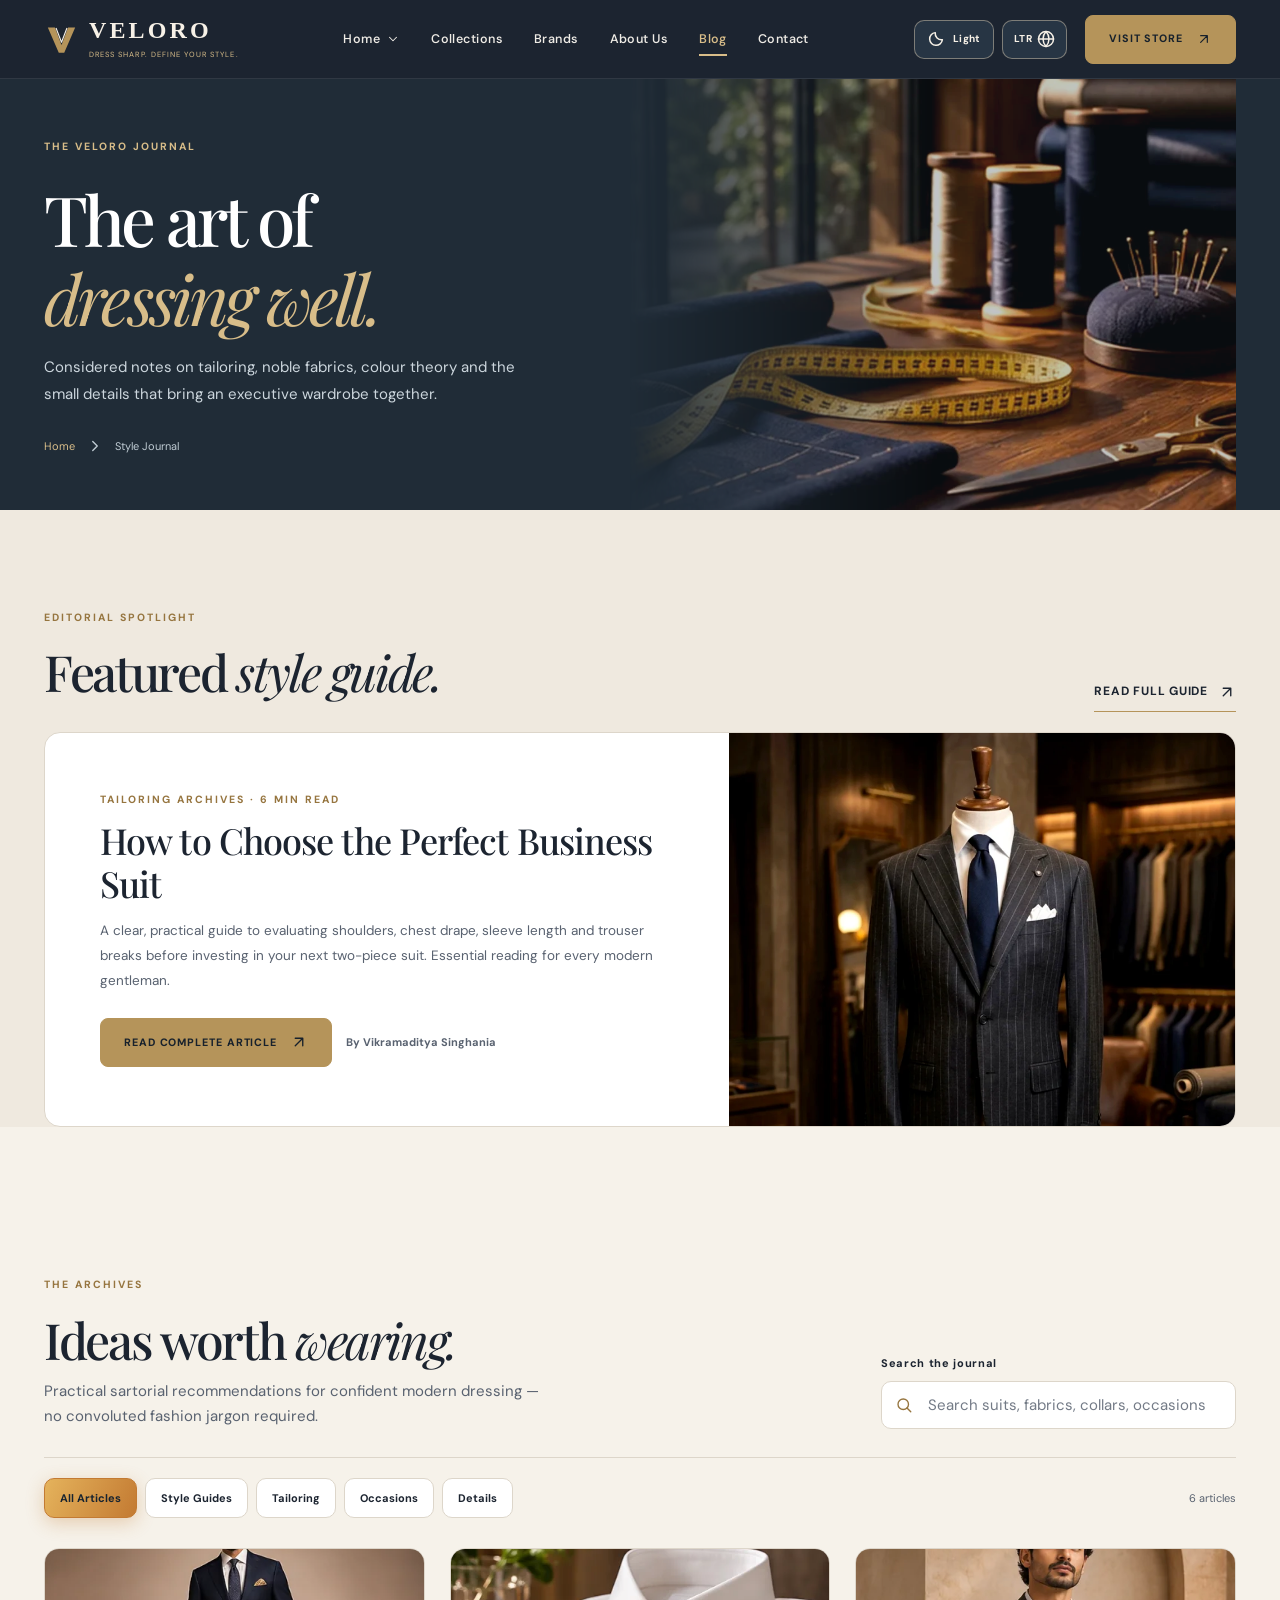
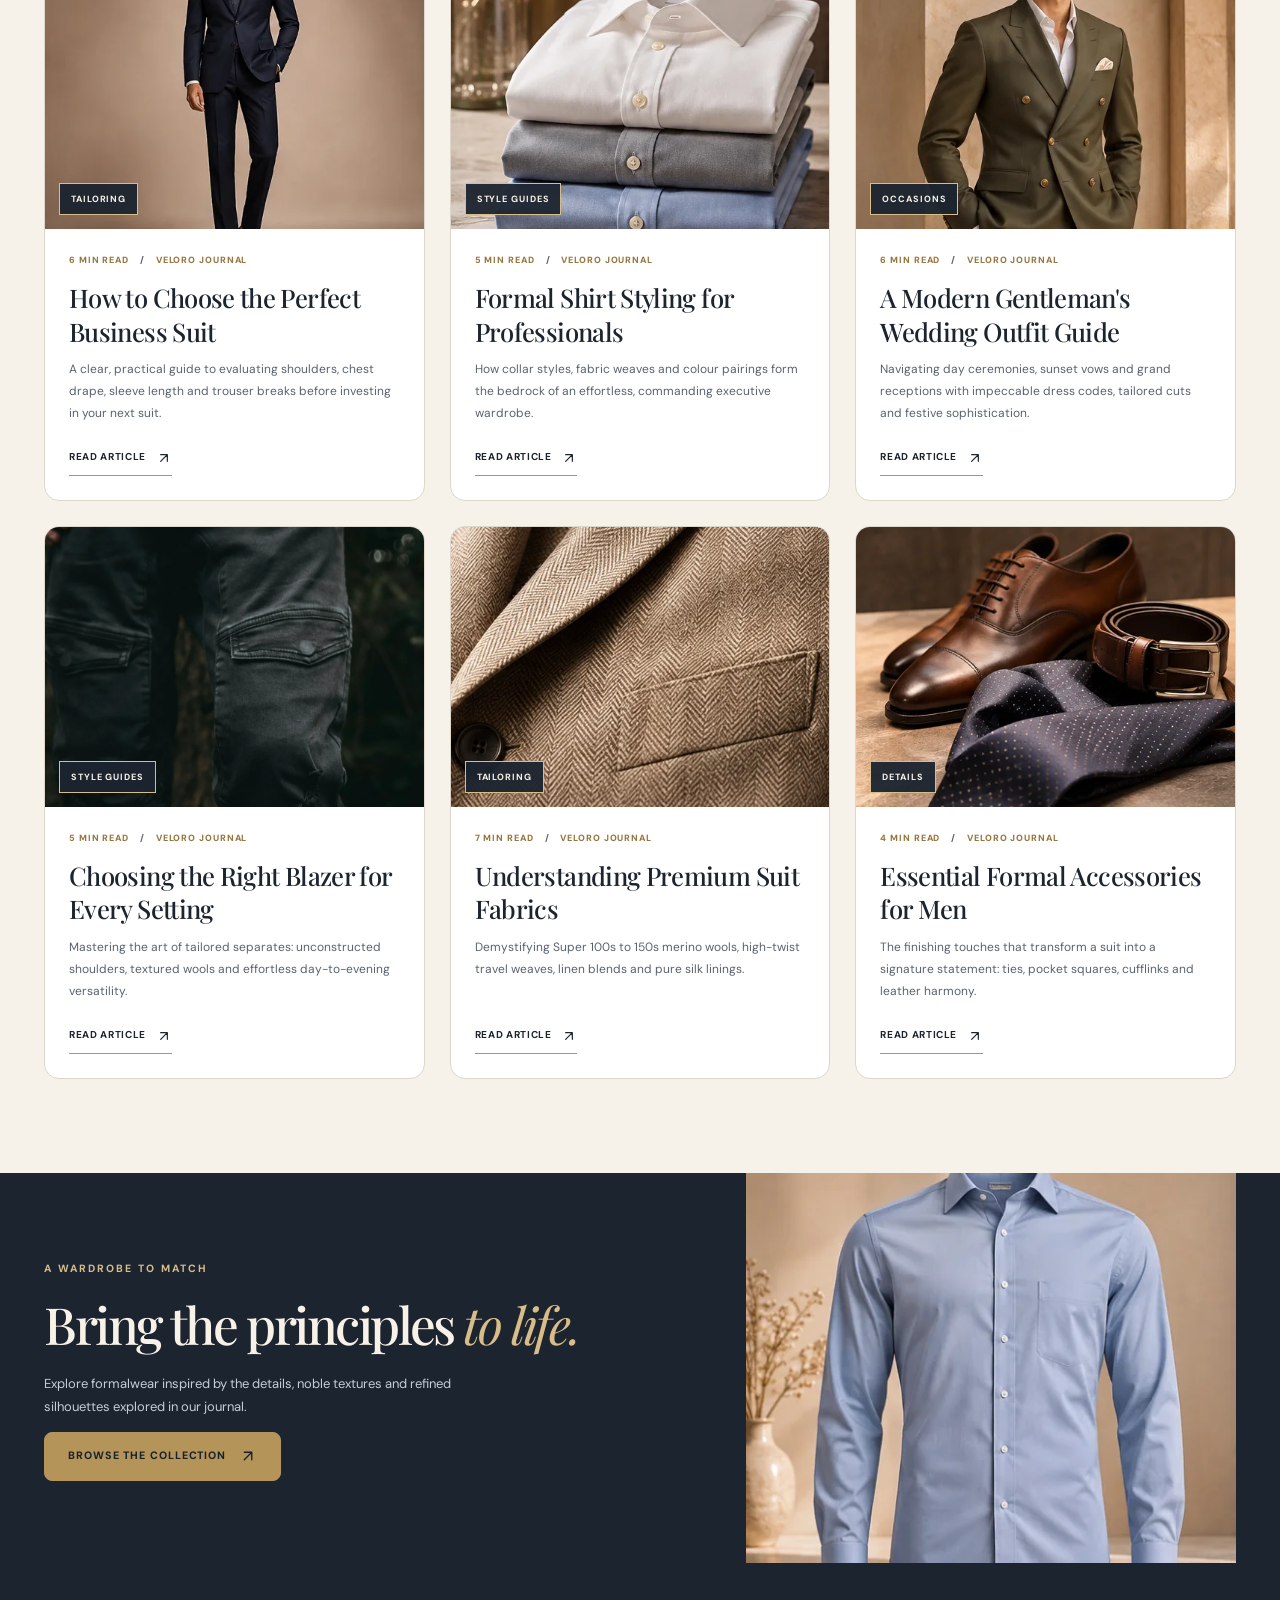
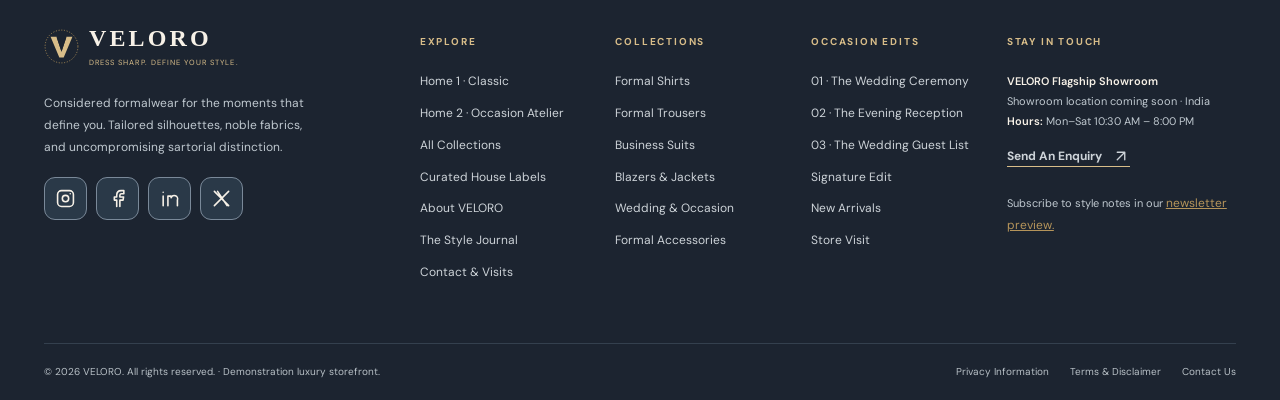
==== VELORO/blog.html @ f836866e "Add files via upload" ====
<!doctype html>
<html lang="en" dir="ltr"><head>
<meta charset="utf-8"><meta name="viewport" content="width=device-width, initial-scale=1">
<title>The VELORO Journal | Men’s Formalwear Style Guides</title>
<meta name="description" content="Discover useful guides to suits, shirts, officewear, accessories and wedding style from the VELORO journal.">
<meta name="theme-color" content="#1C2430"><meta property="og:title" content="The VELORO Journal | Men’s Formalwear Style Guides"><meta property="og:description" content="Discover useful guides to suits, shirts, officewear, accessories and wedding style from the VELORO journal."><meta property="og:type" content="website"><meta property="og:image" content="assets/images/journal-capsule.webp"><link rel="icon" type="image/svg+xml" href="favicon.svg"><link rel="stylesheet" href="assets/css/style.css"><script defer src="assets/js/data.js"></script><script defer src="assets/js/app.js"></script>
</head><body data-page="blog"><a href="#main" class="skip-link">Skip to content</a><div id="site-header"></div><main id="main">

<!-- Blog Hero -->
<section class="page-hero blog-hero">
  <div class="container page-hero-layout">
    <div>
      <span class="eyebrow light-eyebrow">THE VELORO JOURNAL</span>
      <h1>The art of<br><em>dressing well.</em></h1>
      <p>Considered notes on tailoring, noble fabrics, colour theory and the small details that bring an executive wardrobe together.</p>
      <div class="breadcrumb">
        <a href="index.html">Home</a>
        <i data-icon="chevron-right"></i>
        <span>Style Journal</span>
      </div>
    </div>
    <img src="assets/images/journal-featured-hero.webp" alt="Master bespoke tailor crafting luxury suit lapel on workbench">
  </div>
</section>

<!-- Featured Article Spotlight -->
<section class="section section-cream" style="padding-bottom:0;">
  <div class="container">
    <div class="section-top" style="margin-bottom:20px;">
      <div>
        <span class="eyebrow">EDITORIAL SPOTLIGHT</span>
        <h2>Featured <em>style guide.</em></h2>
      </div>
      <a href="article.html?slug=how-a-suit-should-fit" class="inline-link">Read Full Guide <i data-icon="arrow-up-right"></i></a>
    </div>

    <article class="featured-journal-banner" style="display:grid;grid-template-columns:1.15fr .85fr;background:var(--card);border:1px solid var(--border);border-radius:16px;overflow:hidden;margin-bottom:50px;">
      <div style="padding:clamp(30px, 5vw, 55px);display:flex;flex-direction:column;justify-content:center;">
        <span class="eyebrow" style="margin-bottom:10px;">TAILORING ARCHIVES · 6 MIN READ</span>
        <h3 style="font:500 clamp(24px, 3vw, 36px)/1.2 var(--serif);margin:0 0 14px;">
          <a href="article.html?slug=how-a-suit-should-fit" style="color:var(--text);">How to Choose the Perfect Business Suit</a>
        </h3>
        <p style="font-size:13.5px;line-height:1.85;color:var(--muted);margin:0 0 24px;">
          A clear, practical guide to evaluating shoulders, chest drape, sleeve length and trouser breaks before investing in your next two-piece suit. Essential reading for every modern gentleman.
        </p>
        <div style="display:flex;align-items:center;gap:14px;flex-wrap:wrap;">
          <a href="article.html?slug=how-a-suit-should-fit" class="btn btn-gold">
            Read Complete Article <i data-icon="arrow-up-right"></i>
          </a>
          <span style="font-size:11px;color:var(--muted);font-weight:700;">By Vikramaditya Singhania</span>
        </div>
      </div>
      <div style="position:relative;min-height:340px;background:var(--alt);">
        <a href="article.html?slug=how-a-suit-should-fit" style="display:block;width:100%;height:100%;">
          <img src="assets/images/journal-business-suit-guide.webp" alt="Executive in tailored business suit" style="width:100%;height:100%;object-fit:cover;">
        </a>
      </div>
    </article>
  </div>
</section>

<!-- Journal Grid & Search -->
<section class="section journal-section"><div class="container">
  <div class="journal-introduction">
    <div>
      <span class="eyebrow">THE ARCHIVES</span>
      <h2>Ideas worth <em>wearing.</em></h2>
      <p>Practical sartorial recommendations for confident modern dressing — no convoluted fashion jargon required.</p>
    </div>
    <div class="journal-search-wrap">
      <label for="journal-search">Search the journal</label>
      <div class="journal-search-control">
        <i data-icon="search"></i>
        <input type="search" id="journal-search" placeholder="Search suits, fabrics, collars, occasions…" autocomplete="off">
      </div>
    </div>
  </div>

  <div class="journal-toolbar">
    <div class="journal-filters" role="group" aria-label="Filter journal articles">
      <button class="journal-filter is-selected" type="button" data-journal-category="All" aria-pressed="true">All Articles</button>
      <button class="journal-filter" type="button" data-journal-category="Style Guides">Style Guides</button>
      <button class="journal-filter" type="button" data-journal-category="Tailoring">Tailoring</button>
      <button class="journal-filter" type="button" data-journal-category="Occasions">Occasions</button>
      <button class="journal-filter" type="button" data-journal-category="Details">Details</button>
    </div>
    <span id="journal-count" class="journal-count" aria-live="polite">6 articles</span>
  </div>

  <div class="journal-grid" id="journal-grid" aria-live="polite"></div>
</div></section>

<!-- Bottom Banner -->
<section class="journal-bottom-banner"><div class="container journal-banner-layout">
  <div>
    <span class="eyebrow light-eyebrow">A WARDROBE TO MATCH</span>
    <h2>Bring the principles <em>to life.</em></h2>
    <p>Explore formalwear inspired by the details, noble textures and refined silhouettes explored in our journal.</p>
    <a href="products.html" class="btn btn-gold">Browse The Collection <i data-icon="arrow-up-right"></i></a>
  </div>
  <img src="[data-uri]" alt="Powder-blue formal shirt carefully presented in a studio" loading="lazy">
</div></section>

</main>
<div id="site-footer"></div>
<div id="ui-root"></div>
</body></html>
---- VELORO/assets/css/style.css ----
/* VELORO — Classic Luxury × Modern Minimal Fashion */
@import url('https://fonts.googleapis.com/css2?family=DM+Sans:wght@400;450;500;550;600;650;700&family=Manrope:wght@400;500;600;700;800&family=Playfair+Display:ital,wght@0,400;0,500;0,600;0,700;1,400;1,500&display=swap');
:root{color-scheme:light;--bg:#F6F2EA;--card:#FFFFFF;--nav:#1C2430;--footer:#1C2430;--text:#1C2430;--muted:#596270;--gold:#B5945A;--gold-hover:#96753F;--border:#DDD6CA;--button-text:#1C2430;--input:#FFFFFF;--alt:#EFE9DF;--shadow:0 22px 55px rgba(28,36,48,.075);--serif:'Playfair Display',Georgia,'Times New Roman',serif;--sans:'DM Sans','Manrope',Arial,sans-serif;--radius:5px;--container:1240px;--section:94px;--header-height:78px}
html[data-theme="dark"]{color-scheme:dark;--bg:#101820;--card:#1C2834;--nav:#1C2430;--footer:#1C2430;--text:#F7F1E7;--muted:#BCC6CF;--gold:#D8BD89;--gold-hover:#E6CFA3;--border:#36424D;--button-text:#101820;--input:#18232E;--alt:#17232D;--shadow:0 22px 55px rgba(0,0,0,.18)}
*{box-sizing:border-box}html{scroll-behavior:smooth;scroll-padding-top:90px}body{margin:0;background:var(--bg);color:var(--text);font-family:var(--sans);font-size:15px;line-height:1.65;-webkit-font-smoothing:antialiased;overflow-x:clip}body.modal-open,body.mobile-menu-open,body.filters-open{overflow:hidden}img{display:block;max-width:100%;height:auto}a{color:inherit;text-decoration:none}button,input,select,textarea{font:inherit}button{cursor:pointer}button,select,input,textarea{min-width:0}input,textarea,select{outline:none}input::placeholder,textarea::placeholder{color:var(--muted);opacity:.84}h1,h2,h3,h4,p{margin-top:0}h1,h2,h3{line-height:1.17}h1,h2{font-family:var(--serif);font-weight:500;letter-spacing:-.047em}h1 em,h2 em,h3 em{font-family:var(--serif);font-weight:400}h2{font-size:clamp(2.15rem,3.9vw,3.9rem);margin-bottom:22px}h3{letter-spacing:-.025em}p{color:var(--muted)}.container{width:min(var(--container),calc(100% - 88px));margin-inline:auto}.section{padding-block:var(--section)}.section-cream{background:var(--alt)}.section-intro{padding-bottom:0}.section-heading{max-width:710px;margin-bottom:46px}.section-heading.center{text-align:center;margin-inline:auto}.section-heading p{max-width:570px;margin:0 auto}.section-heading h2{margin-bottom:16px}.section-top{display:flex;align-items:end;justify-content:space-between;gap:30px;margin-bottom:36px}.section-top h2{margin-bottom:10px}.section-top p{margin:0;max-width:520px}.eyebrow{display:inline-block;font-weight:700;color:var(--gold-hover);font-size:10.5px;letter-spacing:.19em;text-transform:uppercase;margin-bottom:17px;line-height:1.6}.light-eyebrow{color:#D8BD89}.small-gold-line{display:inline-block;width:32px;height:1px;background:#D8BD89;vertical-align:middle;margin-inline-end:10px}.sr-only{position:absolute!important;width:1px;height:1px;padding:0;margin:-1px;overflow:hidden;clip:rect(0,0,0,0);white-space:nowrap;border:0}.skip-link{position:fixed;top:10px;left:12px;z-index:99999;background:#FFF;color:#111;padding:8px 14px;transform:translateY(-150%)}.skip-link:focus{transform:translateY(0)}:focus-visible{outline:3px solid var(--gold)!important;outline-offset:3px}svg.icon{width:18px;height:18px;fill:none;stroke:currentColor;stroke-width:1.8;stroke-linecap:round;stroke-linejoin:round;vertical-align:middle;flex-shrink:0}i[data-icon]{display:inline-flex;font-style:normal;vertical-align:middle}i[data-icon] svg{width:18px;height:18px;stroke:currentColor;fill:none;stroke-width:1.8;stroke-linecap:round;stroke-linejoin:round}.inline-link{display:inline-flex;align-items:center;gap:10px;font-weight:700;font-size:12px;letter-spacing:.065em;text-transform:uppercase;padding-bottom:9px;border-bottom:1px solid var(--gold);white-space:nowrap;transition:color .2s,gap .2s}.inline-link:hover{color:var(--gold-hover);gap:16px}.inline-link svg{width:16px;height:16px}.btn{display:inline-flex;align-items:center;justify-content:center;gap:13px;border:1px solid transparent;padding:13px 23px;min-height:50px;border-radius:2px;text-transform:uppercase;font-size:11px;letter-spacing:.1em;font-weight:700;line-height:1.3;transition:background .25s,color .25s,border .25s,transform .25s,box-shadow .25s;white-space:nowrap}.btn svg{width:16px;height:16px}.btn:hover{transform:translateY(-2px)}.btn-gold{background:var(--gold);color:var(--button-text);border-color:var(--gold)}.btn-gold:hover{background:var(--gold-hover);border-color:var(--gold-hover);color:var(--button-text);box-shadow:0 10px 30px rgba(181,148,90,.25)}.btn-dark{background:#1C2430;color:#F7F1E7;border-color:#1C2430}.btn-dark:hover{background:#2C3947;border-color:#2C3947;color:#fff}.btn-outline-dark{background:transparent;border-color:var(--text);color:var(--text)}.btn-outline-dark:hover{background:var(--text);color:var(--bg)}.btn-hero-outline{color:#fff;border-color:rgba(255,255,255,.6);background:rgba(255,255,255,.04)}.btn-hero-outline:hover{background:rgba(255,255,255,.15);color:#fff}.center{text-align:center}.note-box{display:flex;align-items:flex-start;gap:12px;padding:14px 17px;background:var(--alt);font-size:12px;border-inline-start:2px solid var(--gold);max-width:480px}.note-box svg{width:17px;height:17px}.text-link{display:inline-flex;align-items:center;gap:10px;font-size:11px;font-weight:750;letter-spacing:.09em;text-transform:uppercase;border-bottom:1px solid currentColor;padding-bottom:7px}.text-link-button{background:none;border:0;padding:0;color:var(--gold-hover);font-weight:700;display:inline-flex;gap:8px;align-items:center;text-decoration:underline}
/* Nav */
.announcement{background:#141C25;color:#E4D4B5;font-size:10px;letter-spacing:.14em;text-align:center;padding:8px 16px;text-transform:uppercase;border-bottom:1px solid rgba(255,255,255,.06)}.announcement span{color:#D8BD89;margin:0 13px}.site-header{background:var(--nav);color:#F7F1E7;position:sticky;top:0;z-index:90;border-bottom:1px solid rgba(255,255,255,.09);transition:box-shadow .25s}.site-header.scrolled{box-shadow:0 10px 30px rgba(0,0,0,.22)}.nav-inner{height:var(--header-height);display:flex;align-items:center;justify-content:space-between;gap:24px}.brand-logo{display:inline-flex;align-items:center;gap:10px;color:#F7F1E7;flex-shrink:0}.brand-logo img{width:35px;height:35px}.brand-logo .brand-text{font-family:Georgia,serif;font-size:24px;font-weight:600;letter-spacing:.13em;line-height:1}.brand-logo .brand-tagline{display:block;font:400 7.5px/1.4 var(--sans);letter-spacing:.14em;color:#D8BD89;text-transform:uppercase;margin-top:4px}.desktop-nav{display:flex;align-items:center;justify-content:center;gap:31px;flex:1}.nav-link{color:#EFECE6;position:relative;font-weight:550;font-size:12.5px;letter-spacing:.035em;padding:28px 0;white-space:nowrap;transition:color .2s}.nav-link:after{position:absolute;content:'';width:0;height:2px;background:#D8BD89;bottom:21px;inset-inline-start:0;transition:width .2s}.nav-link:hover,.nav-link.active{color:#D8BD89}.nav-link:hover:after,.nav-link.active:after{width:100%}.nav-tools{display:flex;align-items:center;gap:8px;flex-shrink:0}.nav-icon-btn{border:1px solid rgba(255,255,255,.18);color:#F7F1E7;background:transparent;border-radius:2px;min-width:37px;height:37px;display:inline-flex;align-items:center;justify-content:center;gap:5px;transition:background .2s,border .2s}.nav-icon-btn:hover{background:rgba(255,255,255,.1);border-color:#D8BD89}.nav-icon-btn svg{width:17px;height:17px}.nav-text-btn{padding-inline:11px;font-size:10px;font-weight:800;letter-spacing:.04em}.nav-cta{margin-inline-start:10px;padding-inline:18px;min-height:39px;font-size:10px}.mobile-menu-trigger{display:none}.mobile-nav-panel{display:none}.mobile-nav-scrim{display:none}
/* Hero */
.hero{position:relative;min-height:690px;display:flex;align-items:center;overflow:hidden;background:#1C2430;color:#fff}.hero-photo{position:absolute;right:0;top:0;bottom:0;width:54%;overflow:hidden}.hero-photo img{width:100%;height:100%;object-fit:cover;object-position:center 18%;filter:saturate(.85)}.hero-vignette{position:absolute;inset:0;background:linear-gradient(90deg,#17212C 0%,#17212C 35%,rgba(23,33,44,.93) 45%,rgba(23,33,44,.3) 75%,rgba(23,33,44,.06) 100%)}.hero-inner{position:relative;z-index:1;padding-top:68px;padding-bottom:78px}.hero-copy{width:61%;max-width:730px}.hero .eyebrow{font-size:11px}.hero .issue-number{color:rgba(255,255,255,.4);margin-inline-start:40px;font-size:9px}.hero h1{font-size:clamp(3.4rem,6.35vw,6.65rem);line-height:1.12;letter-spacing:-.065em;margin:24px 0 24px;color:#fff}.hero h1 em{color:#D8BD89}.hero-copy p{color:#DFE1E1;font-size:15.5px;line-height:1.9;max-width:520px}.hero-actions{display:flex;align-items:center;flex-wrap:wrap;gap:12px;margin-top:35px}.hero-fine{display:flex;align-items:center;gap:19px;margin-top:75px;color:rgba(255,255,255,.58);font-size:9px;letter-spacing:.18em}.fine-rule{width:28px;height:1px;background:#D8BD89}.hero-side-note{position:absolute;z-index:2;right:24px;top:50%;transform:translateY(-50%);writing-mode:vertical-rl;font-size:9px;letter-spacing:.2em;color:rgba(255,255,255,.65)}.hero-page-no{position:absolute;bottom:36px;right:62px;color:#fff;font-size:14px;letter-spacing:.2em}.hero-page-no span{color:#D8BD89}.benefit-band{background:#EEE7DB;color:#1C2430;padding:27px 0;border-bottom:1px solid #E2DBCE}.benefit-grid{display:grid;grid-template-columns:repeat(4,1fr);gap:22px}.benefit-grid>div{display:flex;gap:16px;align-items:center;border-inline-end:1px solid #D7CABB;padding-inline:7px 15px}.benefit-grid>div:last-child{border:0}.benefit-grid svg{width:26px;height:26px;stroke:#96753F}.benefit-grid strong{font-size:12px;display:block;font-weight:700}.benefit-grid small{display:block;font-size:10.5px;color:#596270;margin-top:1px}
/* Editorial */
.editorial-two{display:grid;grid-template-columns:1fr 1fr;gap:23px}.editorial-tile{position:relative;display:block;height:520px;overflow:hidden;background:#3B3F45}.editorial-tile img{width:100%;height:100%;object-fit:cover;object-position:50% 30%;transition:transform .65s}.editorial-tile:hover img{transform:scale(1.05)}.editorial-tile:after{content:'';position:absolute;inset:0;background:linear-gradient(0deg,rgba(16,24,32,.83) 0%,rgba(16,24,32,.1) 64%)}.editorial-tile .tile-overlay{position:absolute;inset:auto 38px 36px;z-index:1;color:white}.tile-overlay>span:first-child{font-size:10px;letter-spacing:.16em;color:#F0D7A9}.tile-overlay h3{font:500 clamp(28px,3vw,44px)/1.2 var(--serif);letter-spacing:-.035em;margin:12px 0 25px}.tile-overlay h3 em{color:#E7CE9E}.tile-overlay .text-link{color:#fff}
.categories-grid{display:grid;grid-template-columns:repeat(6,1fr);gap:14px}.category-card{min-width:0;background:var(--card);border:1px solid var(--border);overflow:hidden;transition:transform .25s,box-shadow .25s}.category-card:hover{transform:translateY(-4px);box-shadow:var(--shadow)}.category-card img{width:100%;height:210px;object-fit:cover;transition:transform .3s}.category-card:hover img{transform:scale(1.045)}.category-card>div{padding:15px 14px 16px;display:grid;grid-template-columns:1fr auto;align-items:center;gap:6px}.category-card span{grid-column:1/-1;color:var(--gold-hover);font-size:9px;font-weight:800;letter-spacing:.12em}.category-card h3{font:500 15px/1.3 var(--serif);margin:0}.category-card svg{width:16px;height:16px;color:var(--gold-hover)}
/* Products */
.product-grid{display:grid;grid-template-columns:repeat(4,minmax(0,1fr));gap:23px}.product-card{min-width:0;display:flex;flex-direction:column;background:var(--card);border:1px solid var(--border);transition:box-shadow .25s,transform .25s}.product-card:hover{box-shadow:var(--shadow);transform:translateY(-3px)}.product-media{position:relative;overflow:hidden;aspect-ratio:4/4.65;background:#D7C7B7}.product-media img{width:100%;height:100%;object-fit:cover;object-position:center;transition:transform .5s}.product-card:hover .product-media img{transform:scale(1.07)}.product-label{position:absolute;inset-block-start:15px;inset-inline-start:15px;z-index:1;background:#1C2430;color:#F5E8D1;font-size:9px;letter-spacing:.13em;font-weight:750;padding:6px 9px}.product-quick{position:absolute;inset-block-end:16px;inset-inline:15px;min-height:39px;border:0;background:rgba(255,255,255,.94);color:#182430;font-size:10px;font-weight:800;text-transform:uppercase;letter-spacing:.12em;display:flex;align-items:center;justify-content:center;gap:9px;transform:translateY(60px);opacity:0;transition:transform .25s,opacity .25s}.product-card:hover .product-quick,.product-quick:focus-visible{transform:translateY(0);opacity:1}.product-quick:hover{background:#fff}.product-info{display:flex;flex:1;flex-direction:column;padding:18px 17px 18px}.product-brand{font-size:9px;letter-spacing:.16em;color:var(--gold-hover);font-weight:800;text-transform:uppercase;margin-bottom:6px}.product-info h3{font:500 17px/1.35 var(--serif);letter-spacing:-.025em;margin:0 0 5px}.product-meta{font-size:11px;color:var(--muted);margin:0 0 12px}.product-bottom{margin-top:auto}.product-price{font-size:17px;font-weight:800;letter-spacing:-.02em;margin-top:5px}.product-swatches{display:flex;gap:6px;margin-top:11px;align-items:center}.swatch{width:11px;height:11px;border-radius:100%;background:var(--swatch);border:1px solid rgba(40,40,40,.22)}.product-swatches small{color:var(--muted);font-size:10px;margin-inline-start:5px}.product-actions{margin-top:15px;display:grid;grid-template-columns:1fr auto;gap:9px;align-items:center}.product-enquire{padding:10px 9px;min-height:37px;border:1px solid var(--border);background:transparent;color:var(--text);font-size:10px;letter-spacing:.06em;text-transform:uppercase;font-weight:750;transition:background .2s,color .2s}.product-enquire:hover{background:var(--text);color:var(--bg)}.product-actions .icon-button{height:37px;width:39px;border:1px solid var(--border)}.icon-button{background:transparent;color:inherit;display:inline-flex;align-items:center;justify-content:center;border-radius:2px;transition:background .2s}.icon-button:hover{background:var(--alt)}
.signature-block{display:grid;grid-template-columns:1fr 1fr;min-height:580px;background:#1C2430;color:#F7F1E7}.signature-image{overflow:hidden}.signature-image img{width:100%;height:100%;object-fit:cover}.signature-copy{align-self:center;padding:65px clamp(36px,7vw,120px)}.signature-copy h2{font-size:clamp(2.6rem,4vw,4.7rem);margin:12px 0 22px}.signature-copy h2 em{color:#D8BD89}.signature-copy p{color:#CBD2D7;max-width:470px;line-height:1.9}.signature-rule{height:1px;background:rgba(255,255,255,.2);margin:28px 0 22px}.signature-tags{display:flex;flex-wrap:wrap;gap:11px 17px;margin-bottom:34px}.signature-tags span{font-size:8.5px;letter-spacing:.12em;color:#D8BD89}.craft-layout{display:grid;grid-template-columns:1fr .9fr;gap:clamp(50px,8vw,125px);align-items:center}.craft-images{position:relative;padding:0 46px 55px 0}.craft-main{width:100%;height:565px;object-fit:cover}.craft-detail{position:absolute;bottom:0;right:0;width:45%;background:var(--card);padding:9px 9px 13px;box-shadow:var(--shadow)}.craft-detail img{height:172px;width:100%;object-fit:cover}.craft-detail span{display:block;padding:12px 3px 0;font-size:9px;font-weight:750;letter-spacing:.07em;text-align:center}.craft-copy h2{font-size:clamp(2.7rem,4vw,4rem)}.craft-copy>p{font-size:14px;line-height:1.9;max-width:480px}.craft-points{margin:28px 0;display:grid;gap:23px}.craft-points>div{display:flex;gap:17px;align-items:flex-start}.craft-points i svg{width:22px;height:22px;color:var(--gold-hover)}.craft-points strong{font-size:13px;display:block;margin-bottom:1px}.craft-points small{color:var(--muted);font-size:12px}.lookbook-grid{display:grid;grid-template-columns:1.15fr 1fr;grid-template-rows:240px 240px;gap:17px}.lookbook-item{position:relative;overflow:hidden;background:#35414A}.lookbook-item.tall{grid-row:span 2}.lookbook-item>img{width:100%;height:100%;object-fit:cover;transition:transform .5s}.lookbook-item:hover>img{transform:scale(1.04)}.lookbook-item:after{content:'';position:absolute;inset:0;background:linear-gradient(0deg,rgba(16,24,32,.76),transparent 66%)}.lookbook-item>span{position:absolute;bottom:25px;left:28px;right:26px;z-index:1;color:#fff;display:grid;gap:3px;grid-template-columns:1fr auto}.lookbook-item small{font-size:9px;letter-spacing:.15em;color:#ECD4A3;grid-column:1/-1}.lookbook-item strong{font:500 23px var(--serif)}.lookbook-item svg{width:22px;height:22px;align-self:center}.brand-wordmarks{display:grid;grid-template-columns:repeat(5,1fr);gap:16px;align-items:center;padding:42px 0;border-top:1px solid var(--border);border-bottom:1px solid var(--border);margin-bottom:30px}.brand-wordmarks>span{font:600 clamp(15px,1.6vw,25px)/1.3 Georgia,serif;letter-spacing:.06em;text-align:center}.brand-wordmarks small{font-size:.6em}.brand-preview .section-heading{margin-bottom:35px}.demo-kicker{font-size:9px;letter-spacing:.12em;color:var(--muted);text-align:end;max-width:220px}.testimonials{display:grid;grid-template-columns:repeat(3,1fr);gap:20px}.quote-card{padding:27px 28px;background:var(--card);border:1px solid var(--border);display:flex;flex-direction:column;min-height:315px}.quote-mark{font:italic 64px/.8 var(--serif);color:var(--gold);height:52px}.quote-card p{font:400 18px/1.7 var(--serif);letter-spacing:-.01em;color:var(--text);margin:0 0 24px}.quote-by{display:flex;align-items:center;gap:13px;margin-top:auto;padding-top:17px;border-top:1px solid var(--border)}.avatar{width:38px;height:38px;border-radius:50%;background:var(--alt);color:var(--gold-hover);display:grid;place-items:center;font-size:11px;font-weight:800}.quote-by strong{display:block;font-size:12px}.quote-by small{display:block;font-size:10px;color:var(--muted)}.store-feature-grid{display:grid;grid-template-columns:1fr 1.05fr;gap:70px;align-items:center}.store-feature-grid>div:first-child{max-width:520px}.store-feature-grid p{line-height:1.9}.store-feature-grid .btn{margin-top:12px}.store-feature-image{position:relative}.store-feature-image img{height:445px;width:100%;object-fit:cover}.store-feature-image span{position:absolute;bottom:0;left:0;right:0;background:#1C2430;color:#F7F1E7;text-align:center;padding:18px;font-size:10px;letter-spacing:.18em}.newsletter-block{background:#1C2430;padding:57px 0;color:#F7F1E7}.newsletter-layout{display:grid;grid-template-columns:1fr 1fr;gap:70px;align-items:center}.newsletter-layout h2{font-size:clamp(2.5rem,3.2vw,3.6rem);margin:0 0 12px}.newsletter-layout h2 em{color:#D8BD89}.newsletter-layout p{color:#C6CDD2;margin:0}.newsletter-form label{display:block;font-size:11px;letter-spacing:.06em;margin-bottom:8px}.input-button-group{display:flex;gap:8px}.input-button-group input{height:53px;flex:1;min-width:0;background:#293644;border:1px solid #51606B;padding:0 16px;color:#fff}.input-button-group input::placeholder{color:#C5CBD0}.newsletter-form .form-note{font-size:10px;color:#B4BEC7;display:block;margin-top:10px}.newsletter-form .field-error{color:#FFCDC2}.final-cta{padding:72px 0 82px;text-align:center;background:var(--bg)}.final-cta h2{margin:0 0 27px}.cta-row{display:flex;justify-content:center;gap:12px;flex-wrap:wrap}
/* Footer */
.site-footer{background:var(--footer);color:#F7F1E7;padding:63px 0 0}.footer-grid{display:grid;grid-template-columns:2.1fr 1fr 1fr 1fr 1.4fr;gap:32px}.footer-brand .brand-logo{margin-bottom:24px}.footer-brand p{font-size:12px;line-height:1.85;color:#BFC8CF;max-width:270px}.footer-socials{display:flex;gap:9px;margin-top:18px}.footer-socials a{width:34px;height:34px;display:grid;place-items:center;border:1px solid #465363;color:#E9DFCE;transition:background .2s,border .2s}.footer-socials a:hover{border-color:#D8BD89;background:#2D3B49;color:#D8BD89}.footer-socials svg{width:16px;height:16px}.footer-col h4{font-size:10px;letter-spacing:.18em;color:#D8BD89;text-transform:uppercase;margin:8px 0 22px}.footer-col a{display:block;font-size:12px;color:#CDD3D8;margin:0 0 12px;transition:color .2s,transform .2s}.footer-col a:hover{color:#D8BD89;transform:translateX(3px)}.footer-note{font-size:11px;color:#BFC8CF;line-height:1.8}.footer-note strong{color:#F7F1E7;font-weight:600}.footer-mini-btn{margin-top:12px;color:#F7F1E7;border-bottom:1px solid #D8BD89;display:inline-flex!important;gap:10px;font-weight:700!important}.footer-bottom{border-top:1px solid #34404E;margin-top:48px;padding:20px 0;display:flex;align-items:center;justify-content:space-between;gap:20px;font-size:10px;color:#B8C0C6}.footer-bottom nav{display:flex;flex-wrap:wrap;gap:21px}.footer-bottom a:hover{color:#D8BD89}.footer-bottom p{margin:0;color:inherit}
/* Page headers */
.page-hero{min-height:390px;background:#202C37;overflow:hidden;color:#fff}.page-hero-layout{min-height:390px;display:flex;align-items:center;position:relative}.page-hero-layout>div{z-index:2;position:relative;width:61%;padding-block:54px}.page-hero h1{font-size:clamp(2.8rem,5.4vw,5.5rem);line-height:1.14;letter-spacing:-.055em;color:#fff;margin:6px 0 18px}.page-hero h1 em{color:#D8BD89}.page-hero p{color:#CCD6DD;line-height:1.8;max-width:500px}.page-hero-layout>img{position:absolute;right:0;top:0;width:51%;height:100%;object-fit:cover;object-position:center 29%;opacity:.72;mask-image:linear-gradient(90deg,transparent,#000 50%)}.breadcrumb{display:flex;align-items:center;gap:11px;margin-top:29px;font-size:11px;color:#C0CCD4}.breadcrumb a{color:#D8BD89}.breadcrumb svg{width:13px;height:13px}.product-hero .page-hero-layout>img{object-position:center 45%}.brands-hero .page-hero-layout>img{object-position:center 24%}.contact-hero .page-hero-layout>img{object-position:center 55%}
/* Catalogue */
.catalogue-intro{margin-bottom:29px}.catalogue-count{font-size:10px;font-weight:800;letter-spacing:.13em;color:var(--gold-hover);padding-bottom:8px}.catalogue-toolbar{display:grid;grid-template-columns:minmax(0,1fr) auto;gap:15px;margin-bottom:26px;align-items:center}.search-field{width:100%;max-width:500px;position:relative;display:flex;align-items:center}.search-field i{position:absolute;left:15px;color:var(--muted);pointer-events:none}.search-field input{height:49px;width:100%;padding:10px 15px 10px 46px;border:1px solid var(--border);background:var(--card);color:var(--text);font-size:12px}.catalogue-order{display:flex;gap:12px;align-items:center}.catalogue-order label{font-size:11px;color:var(--muted);white-space:nowrap}.catalogue-order select{min-width:172px;height:49px;background:var(--card);color:var(--text);border:1px solid var(--border);padding:0 33px 0 12px;font-size:12px}.catalogue-layout{display:grid;grid-template-columns:238px minmax(0,1fr);gap:36px;align-items:start}.filter-sidebar{position:sticky;top:calc(var(--header-height, 78px) + 20px);max-height:calc(100vh - var(--header-height, 78px) - 36px);overflow-y:auto;overscroll-behavior:contain;background:var(--card);border:1px solid var(--border);padding:24px;border-radius:8px;scrollbar-width:thin;scrollbar-color:var(--gold) var(--alt)}.filter-sidebar::-webkit-scrollbar{width:6px}.filter-sidebar::-webkit-scrollbar-track{background:var(--alt);border-radius:4px}.filter-sidebar::-webkit-scrollbar-thumb{background:var(--gold);border-radius:4px}.filter-sidebar::-webkit-scrollbar-thumb:hover{background:var(--gold-hover)}.filter-head-actions{display:flex;align-items:center;gap:8px}.filter-reset-top-btn{display:inline-flex;align-items:center;gap:6px;padding:6px 12px;font-size:11px;font-weight:700;letter-spacing:.06em;text-transform:uppercase;color:var(--gold-hover);background:var(--alt);border:1px solid var(--border);border-radius:20px;cursor:pointer;transition:all .2s ease}.filter-reset-top-btn:hover{background:var(--gold);color:var(--button-text);border-color:var(--gold)}.filter-reset-top-btn svg{width:12px;height:12px}.map-badge-card{position:absolute;bottom:20px;left:20px;max-width:320px;background:rgba(28,36,48,.94);backdrop-filter:blur(8px);color:#fff;padding:18px 20px;border-radius:8px;border:1px solid rgba(216,189,137,.35);box-shadow:0 16px 36px rgba(0,0,0,.35);display:flex;flex-direction:column;gap:8px;z-index:2}.map-badge-header{display:flex;align-items:center;gap:10px}.map-badge-header svg{width:22px;height:22px;color:#D8BD89;flex-shrink:0}.map-badge-header strong{display:block;font-size:14px;color:#fff}.map-badge-header span{font-size:11px;color:#D8BD89}.map-badge-card p{margin:0;font-size:11.5px;color:#C8D1D8;line-height:1.5}.btn-sm{min-height:38px;padding:8px 16px;font-size:10px}.filter-head{display:flex;align-items:center;justify-content:space-between;gap:12px;padding-bottom:20px}.filter-head .eyebrow{margin-bottom:4px}.filter-head h3{font:500 23px var(--serif);margin:0}.filter-rule{border-top:1px solid var(--border);padding:19px 0 18px}.filter-rule h4{font-size:12px;margin:0 0 15px;display:flex;justify-content:space-between;align-items:center}.filter-checks{display:grid;gap:11px}.filter-checks label{display:flex;gap:9px;align-items:center;font-size:11px;color:var(--muted);cursor:pointer;line-height:1.3}.filter-checks label span{flex:1}.filter-checks input{accent-color:var(--gold-hover);width:15px;height:15px;margin:0}.filter-checks small{font-size:9px;color:var(--muted)}.size-filter{display:flex;flex-wrap:wrap;gap:6px}.size-option{border:1px solid var(--border);background:var(--card);color:var(--text);min-width:34px;height:32px;padding:0 6px;font-size:10px;font-weight:700}.size-option.active{background:var(--text);color:var(--bg)}.colour-filter{display:flex;gap:9px;flex-wrap:wrap}.colour-option{width:25px;height:25px;border-radius:100%;border:2px solid var(--card);background:var(--circle);box-shadow:0 0 0 1px var(--border)}.colour-option.active{box-shadow:0 0 0 2px var(--gold-hover)}.filter-rule input[type=range]{width:100%;accent-color:var(--gold-hover)}.range-labels{display:flex;justify-content:space-between;font-size:10px;color:var(--muted)}#max-price-label{font-weight:800;color:var(--gold-hover);font-size:11px}.filter-reset{width:100%;min-height:41px;padding:10px 12px}.tiny-note{font-size:10px;line-height:1.7;margin:15px 0 0}.catalogue-content{min-width:0}.catalogue-grid{grid-template-columns:repeat(3,minmax(0,1fr));gap:18px}.catalogue-grid .product-media{aspect-ratio:4/4.75}.catalogue-grid .product-info{padding:16px 14px}.catalogue-grid .product-info h3{font-size:15px}.active-filters{display:flex;flex-wrap:wrap;gap:8px;margin-bottom:16px}.active-filters:empty{display:none}.active-pill{font-size:10px;color:var(--text);background:var(--alt);border:1px solid var(--border);padding:6px 10px;display:inline-flex;gap:8px;align-items:center;border-radius:4px}.active-pill button{background:none;border:0;padding:0;color:var(--text);cursor:pointer}.active-pill-clear{background:var(--gold);color:var(--button-text);font-weight:750;cursor:pointer;border:1px solid var(--gold);display:inline-flex;align-items:center;gap:6px;transition:all .2s ease}.active-pill-clear:hover{background:var(--gold-hover);border-color:var(--gold-hover);color:#fff}.active-pill-clear svg{width:12px;height:12px}.catalogue-empty{text-align:center;padding:75px 20px;border:1px dashed var(--border)}.catalogue-empty svg{width:35px;height:35px;color:var(--gold-hover)}.catalogue-empty h3{font:500 27px var(--serif);margin:12px 0}.catalogue-bottom{border-top:1px solid var(--border);margin-top:34px;padding-top:19px;display:flex;justify-content:space-between;align-items:center;gap:15px}.catalogue-bottom p{font-size:11px;margin:0}.catalogue-bottom .inline-link{font-size:10px}.mobile-filter-button,.filter-close,.filter-scrim{display:none}.catalogue-service{padding:35px 0}.catalogue-service-inner{display:flex;align-items:center;justify-content:space-between;gap:25px}.catalogue-service-inner>div{display:grid;grid-template-columns:auto 1fr;column-gap:17px;align-items:center}.catalogue-service-inner>div i{grid-row:span 2}.catalogue-service-inner>div svg{width:35px;height:35px;color:var(--gold-hover)}.catalogue-service h3{font:500 25px var(--serif);margin:0 0 3px}.catalogue-service p{margin:0;font-size:12px}
/* Brands */
.brand-story-top{display:grid;grid-template-columns:1fr 1fr;gap:75px;align-items:start;margin-bottom:40px}.brand-story-top p{margin-top:4px;line-height:1.9}.demo-note{display:flex;gap:9px;align-items:flex-start;background:var(--alt);padding:12px 15px;border-inline-start:2px solid var(--gold);font-size:11px;color:var(--muted)}.demo-note svg{width:17px;height:17px;flex-shrink:0}.brand-filter{display:flex;flex-wrap:wrap;gap:7px;border-bottom:1px solid var(--border);padding-bottom:25px;margin-bottom:32px}.brand-filter-btn{padding:11px 18px;background:var(--card);color:var(--text);border:1px solid var(--border);font-size:11px;font-weight:750;transition:background .2s,color .2s}.brand-filter-btn:hover,.brand-filter-btn.is-selected{background:var(--text);color:var(--bg);border-color:var(--text)}.brand-cards{display:grid;grid-template-columns:repeat(2,minmax(0,1fr));gap:22px}.brand-card{display:grid;grid-template-columns:44% 56%;background:var(--card);border:1px solid var(--border);min-height:295px;overflow:hidden}.brand-card img{height:100%;width:100%;object-fit:cover}.brand-card-content{padding:30px 26px;display:flex;flex-direction:column;align-items:flex-start}.brand-card-type{color:var(--gold-hover);font-size:9px;letter-spacing:.13em;font-weight:800}.brand-card h3{font:500 27px/1.2 Georgia,serif;letter-spacing:.02em;margin:13px 0 8px}.brand-card h3 span{font-size:.6em}.brand-card strong{font:italic 16px var(--serif);font-weight:400}.brand-card p{font-size:11.5px;line-height:1.7;margin:12px 0 20px}.brand-card .inline-link{margin-top:auto;font-size:9px}.brand-selection{padding:74px 0}.brand-visit{background:#1C2430;color:#F7F1E7}.brand-visit-row{display:grid;grid-template-columns:1fr 1fr;align-items:center;gap:70px}.brand-visit-row img{width:100%;height:390px;object-fit:cover}.brand-visit-row h2{font-size:clamp(2.5rem,3.5vw,3.7rem)}.brand-visit-row h2 em{color:#D8BD89}.brand-visit-row p{color:#C6CDD2;line-height:1.9;max-width:470px}
/* Contact */
.contact-layout{display:grid;grid-template-columns:.8fr 1.2fr;gap:28px;align-items:start}.contact-details{display:grid;gap:19px}.info-card,.enquiry-panel{background:var(--card);border:1px solid var(--border);padding:31px}.info-card h3,.enquiry-panel h3{font:500 29px/1.2 var(--serif);margin:0 0 23px}.contact-detail{display:flex;align-items:flex-start;gap:15px;margin-top:23px}.contact-detail>i{width:35px;height:35px;background:var(--alt);display:grid;place-items:center;flex-shrink:0;color:var(--gold-hover)}.contact-detail strong{font-size:12px;display:block}.contact-detail p{font-size:12px;margin:1px 0 1px;color:var(--text)}.contact-detail small{font-size:10px;color:var(--muted)}.contact-quick{display:grid;gap:9px;margin-top:28px}.contact-quick .btn{width:100%;min-height:42px}.contact-mini-photo{position:relative}.contact-mini-photo img{height:225px;width:100%;object-fit:cover}.contact-mini-photo span{position:absolute;bottom:0;inset-inline:0;background:rgba(28,36,48,.9);color:#fff;font-size:9px;letter-spacing:.16em;text-align:center;padding:12px}.enquiry-panel-intro>p{font-size:12px;line-height:1.7;margin:-10px 0 26px}.contact-form{display:grid;gap:16px}.form-two{display:grid;grid-template-columns:1fr 1fr;gap:15px}.form-field label{font-size:11px;font-weight:700;display:block;margin-bottom:7px}.form-field label b{color:var(--gold-hover)}.form-field input,.form-field select,.form-field textarea{border:1px solid var(--border);border-radius:2px;background:var(--input);color:var(--text);width:100%;padding:12px 13px;font-size:12px;transition:border .2s,box-shadow .2s}.form-field input,.form-field select{height:46px}.form-field textarea{min-height:133px;resize:vertical}.form-field :is(input,select,textarea):focus{border-color:var(--gold);box-shadow:0 0 0 2px rgba(181,148,90,.15)}.form-field .invalid{border-color:#A14640!important}.field-error{display:block;font-size:10px;color:#A14640;line-height:1.55;margin-top:4px;min-height:0}.form-bottom{display:flex;gap:15px;align-items:center;justify-content:space-between;margin-top:7px}.form-bottom p{display:flex;gap:7px;align-items:center;font-size:10px;margin:0;max-width:220px}.form-bottom svg{width:15px;height:15px}.map-section{padding:74px 0}.map-layout{display:grid;grid-template-columns:1.22fr .78fr;gap:35px;align-items:stretch}.map-frame{height:400px;background:#E6DED1;position:relative;overflow:hidden;border:1px solid var(--border)}.map-frame iframe{width:100%;height:100%;border:0;filter:saturate(.55)}.map-cover{position:absolute;inset:0;background:linear-gradient(115deg,rgba(28,36,48,.91),rgba(28,36,48,.83));color:#fff;display:flex;align-items:center;justify-content:center;flex-direction:column;text-align:center;gap:13px;padding:28px}.map-cover>i svg{width:30px;height:30px;color:#D8BD89}.map-cover strong{font:500 24px var(--serif)}.map-cover>span{font-size:12px;color:#D6DFE4;max-width:290px}.map-cover button{color:#E6CFA3;margin-top:10px}.map-info{padding:30px 0}.map-info h3{font:500 32px var(--serif)}.map-info p{line-height:1.9;font-size:13px}.map-perks{display:grid;gap:9px;margin:25px 0}.map-perks span{font-size:12px;display:flex;gap:12px;align-items:center}.map-perks svg{color:var(--gold-hover);width:16px;height:16px}.faq-layout{display:grid;grid-template-columns:.8fr 1.2fr;gap:72px}.faq-layout>div:first-child>p{line-height:1.9;max-width:300px}.faq-list{display:grid;align-content:start}.faq-list details{border-bottom:1px solid var(--border)}.faq-list details:first-child{border-top:1px solid var(--border)}.faq-list summary{list-style:none;cursor:pointer;display:flex;align-items:center;justify-content:space-between;gap:13px;padding:19px 4px;font-size:13px;font-weight:750}.faq-list summary::-webkit-details-marker{display:none}.faq-list summary svg{width:16px;height:16px;color:var(--gold-hover);transition:transform .25s}.faq-list details[open] summary svg{transform:rotate(45deg)}.faq-list details p{font-size:12px;line-height:1.9;padding:0 30px 19px 4px;margin:0}.legal-header{background:#1C2430;color:#F7F1E7;padding:100px 0 90px}.legal-header h1{font-size:clamp(3rem,5vw,5rem);margin-bottom:18px}.legal-header h1 em{color:#D8BD89}.legal-header p{max-width:650px;color:#D5DDE2}.legal-narrow{max-width:770px}.legal-content h2{font:500 26px var(--serif);margin:15px 0}.legal-content p{line-height:1.95;margin-bottom:26px}.legal-content .btn{margin-top:10px}
/* Modal and toast */
.ui-modal-backdrop{position:fixed;inset:0;z-index:200;background:rgba(9,15,22,.82);display:flex;align-items:flex-start;justify-content:center;padding:24px 16px;overflow-y:auto;-webkit-overflow-scrolling:touch}.ui-modal{width:min(940px,100%);margin:auto;max-height:calc(100vh - 48px);overflow-y:auto;background:var(--card);color:var(--text);position:relative;box-shadow:0 35px 90px rgba(0,0,0,.35);border:1px solid var(--border);border-radius:12px}.modal-x{position:absolute;top:16px;right:16px;width:37px;height:37px;z-index:5;border:1px solid var(--border);background:var(--card);color:var(--text);display:grid;place-items:center}.modal-x svg{width:18px;height:18px}.quick-modal-body{display:grid;grid-template-columns:1fr 1fr}.quick-modal-image{position:relative;background:#D5C7B6;overflow:hidden;min-height:490px}.quick-modal-image img{width:100%;height:100%;object-fit:cover;cursor:zoom-in;transition:transform .3s}.quick-modal-image.zoomed img{transform:scale(1.8);cursor:zoom-out}.zoom-tip{position:absolute;bottom:15px;left:15px;background:#fff;color:#1C2430;font-size:10px;padding:8px 10px;pointer-events:none}.quick-modal-info{padding:55px 33px 32px;display:flex;flex-direction:column}.quick-modal-info h2{font-size:clamp(27px,3vw,43px);margin-bottom:13px}.quick-modal-price{font-size:24px;font-weight:800;margin-bottom:20px}.quick-modal-info p{font-size:13px;line-height:1.8}.quick-detail{font-size:11px;padding:11px 0;border-top:1px solid var(--border);display:flex;justify-content:space-between;gap:8px}.quick-detail span:first-child{color:var(--muted)}.quick-selector{margin-top:19px}.quick-selector>strong{font-size:11px;display:block;margin-bottom:8px}.quick-sizes,.quick-colours{display:flex;flex-wrap:wrap;gap:8px}.quick-size{min-width:40px;height:37px;background:var(--card);color:var(--text);border:1px solid var(--border);font-size:11px}.quick-size.active{background:var(--text);color:var(--bg)}.quick-colour{height:25px;width:25px;border:2px solid var(--card);border-radius:50%;background:var(--colour);box-shadow:0 0 0 1px var(--border)}.quick-colour.active{box-shadow:0 0 0 2px var(--gold-hover)}.quick-modal-info .btn{margin-top:30px}.quick-modal-note{font-size:10px;margin-top:10px!important}.message-dialog{max-width:450px;text-align:center;padding:55px 30px 34px}.message-dialog>i{color:var(--gold-hover)}.message-dialog>i svg{height:35px;width:35px}.message-dialog h2{font:500 32px var(--serif);margin:15px 0}.message-dialog p{font-size:13px;line-height:1.9;margin-bottom:24px}.toast-container{position:fixed;top:103px;right:24px;z-index:300;display:grid;gap:10px}.toast{background:var(--nav);color:#F7F1E7;border-inline-start:3px solid #D8BD89;padding:14px 16px;max-width:360px;box-shadow:0 12px 40px rgba(0,0,0,.22);display:flex;align-items:flex-start;gap:12px;font-size:12px}.toast i{color:#D8BD89}.toast button{border:0;background:none;color:#fff;font-size:18px;padding:0 0 0 8px;margin-inline-start:auto}.is-hidden,[hidden]{display:none!important}
/* Responsive */
@media(max-width:1190px){:root{--container:1120px}.container{width:calc(100% - 58px)}.desktop-nav{gap:22px}.nav-tools{gap:5px}.nav-cta{padding-inline:12px}.nav-inner{gap:15px}.brand-logo .brand-text{font-size:21px}.brand-logo img{width:30px;height:30px}.category-card img{height:174px}.category-card h3{font-size:13px}.footer-grid{gap:23px}.hero{min-height:620px}}
@media(max-width:991px){:root{--section:67px;--header-height:67px}.container{width:calc(100% - 46px)}.desktop-nav,.nav-tools .nav-icon-btn,.nav-tools .nav-cta{display:none}.nav-tools .mobile-menu-trigger{display:flex}.mobile-menu-trigger{width:42px;height:42px}.site-header .nav-inner{gap:10px}.mobile-nav-scrim{position:fixed;inset:0;top:var(--header-height);z-index:91;background:rgba(10,15,22,.65)}.mobile-nav-scrim.open{display:block}.mobile-nav-panel{position:fixed;z-index:92;top:var(--header-height);right:0;width:min(400px,100vw);height:calc(100dvh - var(--header-height));display:flex;flex-direction:column;background:#1C2430;color:#F7F1E7;padding:22px;overflow-y:auto;transform:translateX(105%);transition:transform .28s;visibility:hidden}.mobile-nav-panel.open{transform:translateX(0);visibility:visible}.mobile-nav-panel>a:not(.btn){font-size:16px;padding:15px 3px;border-bottom:1px solid rgba(255,255,255,.12);display:flex;justify-content:space-between;align-items:center}.mobile-nav-panel>a.active{color:#D8BD89}.mobile-toggle-group{border-top:1px solid rgba(255,255,255,.12);margin-top:20px;padding-top:19px;display:grid;grid-template-columns:1fr 1fr;gap:12px}.mobile-toggle-group button{color:#F7F1E7;background:#2C3947;border:1px solid #43515D;display:flex;align-items:center;gap:12px;justify-content:center;padding:13px 8px;font-size:12px}.mobile-nav-panel .btn{width:100%;margin-top:20px}.mobile-close-note{margin-top:auto;font-size:10px;color:#B5C0CA;padding-top:20px}.hero{min-height:580px}.hero-copy{width:69%}.hero h1{font-size:clamp(3.4rem,7vw,5.5rem)}.hero-photo{width:60%}.hero-vignette{background:linear-gradient(90deg,#17212C 0%,rgba(23,33,44,.97) 32%,rgba(23,33,44,.56) 68%,rgba(23,33,44,.18) 100%)}.hero-fine{margin-top:55px}.categories-grid{grid-template-columns:repeat(3,1fr)}.category-card img{height:230px}.product-grid{grid-template-columns:repeat(3,minmax(0,1fr))}.home-product-grid .product-card:nth-child(4){display:none}.brand-wordmarks{grid-template-columns:repeat(3,1fr)}.craft-layout{gap:40px}.craft-main{height:460px}.craft-detail img{height:130px}.store-feature-grid{gap:35px}.footer-grid{grid-template-columns:1.7fr 1fr 1fr;row-gap:30px}.catalogue-layout{grid-template-columns:190px minmax(0,1fr);gap:20px}.filter-sidebar{padding:17px}.catalogue-grid{grid-template-columns:repeat(2,minmax(0,1fr))}.brand-card-content{padding:23px 19px}.brand-card h3{font-size:22px}.contact-layout{grid-template-columns:.85fr 1.15fr;gap:17px}.info-card,.enquiry-panel{padding:22px}.form-two{grid-template-columns:1fr}.contact-quick .btn{font-size:9px}.faq-layout{gap:35px}}
@media(max-width:767px){:root{--section:54px}.container{width:calc(100% - 36px)}.announcement{font-size:9px}.hero{min-height:690px;align-items:flex-end}.hero-photo{width:100%;height:100%;opacity:.9}.hero-photo img{object-position:50% 18%}.hero-vignette{background:linear-gradient(0deg,#17212C 2%,rgba(23,33,44,.95) 24%,rgba(23,33,44,.4) 67%,rgba(23,33,44,.03) 100%)}.hero-inner{padding-top:265px;padding-bottom:45px}.hero-copy{width:100%;max-width:580px}.hero h1{font-size:clamp(3.15rem,9vw,5.1rem);margin:13px 0}.hero-copy p{font-size:13px;max-width:500px}.hero-actions{margin-top:23px}.hero-fine,.hero-page-no,.hero-side-note,.hero .issue-number{display:none}.benefit-grid{grid-template-columns:repeat(2,1fr);row-gap:18px}.benefit-grid>div:nth-child(2){border:0}.editorial-two{gap:14px}.editorial-tile{height:400px}.editorial-tile .tile-overlay{inset:auto 20px 25px}.tile-overlay h3{font-size:27px}.categories-grid{grid-template-columns:repeat(3,1fr)}.category-card img{height:180px}.section-top{align-items:start}.product-grid{grid-template-columns:repeat(2,minmax(0,1fr));gap:15px}.home-product-grid .product-card:nth-child(4){display:flex}.signature-block{grid-template-columns:1fr}.signature-image{height:340px}.signature-copy{padding:50px 25px}.craft-layout{grid-template-columns:1fr;gap:35px}.craft-images{max-width:560px}.craft-main{height:440px}.craft-copy{max-width:630px}.lookbook-grid{grid-template-rows:210px 210px}.brand-wordmarks{grid-template-columns:repeat(3,1fr)}.testimonials{grid-template-columns:1fr;gap:13px}.quote-card{min-height:0}.quote-card p{font-size:17px}.store-feature-grid{grid-template-columns:1fr;gap:30px}.store-feature-image img{height:330px}.newsletter-layout{grid-template-columns:1fr;gap:25px}.footer-grid{grid-template-columns:repeat(2,1fr);gap:25px}.footer-brand{grid-column:span 2}.footer-bottom{flex-direction:column;text-align:center}.footer-bottom nav{justify-content:center}.page-hero,.page-hero-layout{min-height:370px}.page-hero-layout>div{width:85%}.page-hero-layout>img{width:68%;opacity:.35}.page-hero h1{font-size:clamp(2.8rem,7vw,4rem)}.catalogue-toolbar{grid-template-columns:auto 1fr;gap:9px}.mobile-filter-button{display:inline-flex;padding:10px 13px;min-height:48px;font-size:10px}.search-field{max-width:none}.catalogue-order{grid-column:1/-1;justify-content:flex-end}.catalogue-order select{height:42px}.catalogue-layout{display:block}.filter-sidebar{position:fixed;top:0;left:0;bottom:0;z-index:160;overflow-y:auto;width:min(350px,90vw);padding:25px;transform:translateX(-105%);visibility:hidden;transition:transform .25s;box-shadow:0 0 30px rgba(0,0,0,.2)}.filter-sidebar.open{visibility:visible;transform:translateX(0)}.filter-close{display:flex;width:36px;height:36px;border:1px solid var(--border)}.filter-scrim.show{display:block!important;position:fixed;inset:0;background:rgba(5,10,15,.65);z-index:159}.catalogue-grid{grid-template-columns:repeat(2,minmax(0,1fr))}.catalogue-bottom{flex-direction:column;align-items:flex-start}.catalogue-service-inner{flex-direction:column;align-items:flex-start}.brand-story-top{grid-template-columns:1fr;gap:8px}.brand-cards{grid-template-columns:1fr}.brand-visit-row{grid-template-columns:1fr;gap:0;padding-bottom:50px}.brand-visit-row img{height:290px;margin-bottom:35px}.contact-layout{grid-template-columns:1fr}.contact-details{grid-template-columns:1fr 1fr}.info-card{grid-column:1/-1}.contact-mini-photo{display:none}.enquiry-panel{padding:26px}.form-two{grid-template-columns:repeat(2,1fr)}.map-layout{grid-template-columns:1fr}.map-frame{height:320px}.map-info{padding:10px 0}.faq-layout{grid-template-columns:1fr;gap:12px}.quick-modal-body{grid-template-columns:1fr}.quick-modal-image{height:300px;min-height:0}.quick-modal-info{padding:29px 23px}.quick-modal-info h2{font-size:30px}.quick-modal-image img{object-position:50% 22%}}
@media(max-width:520px){.container{width:calc(100% - 32px)}.brand-logo .brand-text{font-size:21px}.brand-logo img{height:30px;width:30px}.brand-logo .brand-tagline{font-size:6.8px}.hero{min-height:640px}.hero-inner{padding-top:230px;padding-bottom:38px}.hero h1{font-size:clamp(2.95rem,11.2vw,4.1rem)}.hero .eyebrow{font-size:9px}.hero-actions{display:grid;grid-template-columns:1fr 1fr;gap:8px}.hero-actions .btn{padding:11px 7px;min-height:46px;font-size:9px;gap:5px}.benefit-band{padding:19px 0}.benefit-grid{gap:15px}.benefit-grid>div{gap:8px;padding-inline:0}.benefit-grid svg{width:20px;height:20px}.benefit-grid strong{font-size:10px}.benefit-grid small{font-size:9px}.section-heading{margin-bottom:30px}.section-top{display:block}.section-top .inline-link{margin-top:13px}.eyebrow{margin-bottom:11px}h2{font-size:clamp(2.15rem,8vw,3rem)}.editorial-two{grid-template-columns:1fr}.editorial-tile{height:350px}.categories-grid{grid-template-columns:repeat(2,minmax(0,1fr));gap:11px}.category-card img{height:170px}.category-card>div{padding:10px}.category-card h3{font-size:13px}.product-grid{gap:11px}.product-media{aspect-ratio:4/5}.product-info{padding:12px 10px}.product-info h3{font-size:15px}.product-meta{font-size:10px}.product-price{font-size:15px}.product-brand{font-size:8px}.product-label{font-size:8px;top:8px;left:8px}.product-quick{position:absolute;opacity:1;transform:none;min-height:31px;font-size:9px;bottom:8px;inset-inline:8px}.product-actions{gap:5px;margin-top:10px}.product-enquire{font-size:9px;padding:8px 4px}.product-actions .icon-button{width:33px}.lookbook-grid{display:grid;grid-template-columns:1fr;grid-template-rows:repeat(3,270px)}.lookbook-item.tall{grid-row:auto}.brand-wordmarks{grid-template-columns:repeat(2,1fr);gap:25px}.newsletter-block{padding:45px 0}.input-button-group{display:grid}.input-button-group .btn{width:100%}.store-feature-image img{height:270px}.store-feature-grid{gap:30px}.cta-row{display:grid;max-width:330px;margin:auto}.footer-grid{gap:24px 18px}.footer-col h4{margin-bottom:17px}.footer-col a{margin-bottom:11px}.footer-bottom{margin-top:25px}.page-hero,.page-hero-layout{min-height:330px}.page-hero h1{font-size:clamp(2.65rem,9.5vw,4rem)}.page-hero-layout>div{width:96%}.page-hero-layout>img{width:100%;opacity:.24;mask-image:none}.catalogue-toolbar{grid-template-columns:auto 1fr}.catalogue-order{justify-content:space-between}.catalogue-order select{flex:1}.catalogue-grid .product-info{padding:12px 9px}.catalogue-grid .product-info h3{font-size:14px}.brand-card{grid-template-columns:42% 58%;min-height:260px}.brand-card-content{padding:19px 14px}.brand-card h3{font-size:19px;margin:9px 0}.brand-card strong{font-size:14px}.brand-card p{font-size:10px;margin:9px 0 13px}.brand-card .inline-link{font-size:8px}.brand-visit-row img{height:250px}.contact-details{grid-template-columns:1fr}.form-two{grid-template-columns:1fr;gap:15px}.enquiry-panel{padding:23px 18px}.info-card{padding:24px 20px}.form-bottom{display:grid}.form-bottom .btn{width:100%}.map-frame{height:290px}.map-cover{padding:18px}.faq-list summary{font-size:12px}.final-cta{padding:55px 0}.toast-container{top:78px;right:10px;left:10px}.toast{max-width:none}}
@media(max-width:360px){.announcement{font-size:8px;letter-spacing:.08em}.nav-inner{height:64px}.hero{min-height:605px}.hero-inner{padding-top:205px}.hero h1{font-size:2.85rem}.hero-actions .btn{font-size:8.5px}.benefit-grid{gap:11px}.category-card img{height:145px}.category-card h3{font-size:12px}.brand-card{grid-template-columns:1fr}.brand-card img{height:165px}.brand-card-content{padding:18px}.brand-card h3{font-size:22px}.brand-card p{font-size:11px}.catalogue-grid{gap:9px}.catalogue-grid .product-info h3{font-size:13px}.product-enquire{font-size:8.3px}.footer-grid{grid-template-columns:1fr 1fr}}
@media(prefers-reduced-motion:reduce){*,*:before,*:after{scroll-behavior:auto!important;transition-duration:.01ms!important;animation-duration:.01ms!important}}
/* Logical-direction adjustments */
[dir=rtl] .hero-photo{right:auto;left:0}[dir=rtl] .hero-vignette{background:linear-gradient(270deg,#17212C 0%,#17212C 35%,rgba(23,33,44,.93) 45%,rgba(23,33,44,.3) 75%,rgba(23,33,44,.06) 100%)}[dir=rtl] .page-hero-layout>img{right:auto;left:0;mask-image:linear-gradient(270deg,transparent,#000 50%)}[dir=rtl] .hero-side-note{right:auto;left:24px}[dir=rtl] .hero-page-no{right:auto;left:62px}[dir=rtl] .craft-images{padding:0 0 55px 46px}[dir=rtl] .craft-detail{right:auto;left:0}[dir=rtl] .lookbook-item>span{left:26px;right:28px}[dir=rtl] .search-field i{left:auto;right:15px}[dir=rtl] .search-field input{padding:10px 46px 10px 15px}[dir=rtl] .filter-sidebar{left:auto;right:0}[dir=rtl] .mobile-nav-panel{right:auto;left:0;transform:translateX(-105%)}[dir=rtl] .mobile-nav-panel.open{transform:translateX(0)}[dir=rtl] .footer-col a:hover{transform:translateX(-3px)}[dir=rtl] .modal-x{right:auto;left:16px}[dir=rtl] .toast-container{right:auto;left:24px}
@media(max-width:767px){[dir=rtl] .hero-vignette{background:linear-gradient(0deg,#17212C 2%,rgba(23,33,44,.95) 24%,rgba(23,33,44,.4) 67%,rgba(23,33,44,.03) 100%)}}
/* Scroll polish (only enabled by JS when observed) */
.motion-reveal{opacity:0;transform:translateY(17px);transition:opacity .65s ease,transform .65s ease}.motion-reveal.is-visible{opacity:1;transform:translateY(0)}
@media(prefers-reduced-motion:reduce){.motion-reveal{opacity:1;transform:none}}

/* === VELORO EDITION 2 / button polish, offline icons, new pages === */
:root { --amber-start:#E5B35C; --amber-end:#C37A32; --amber-glow:rgba(192,120,42,.30); }
html[data-theme="dark"] { --amber-start:#E6C784; --amber-end:#CF883C; --amber-glow:rgba(217,154,70,.25); }
#site-header { position:sticky; top:0; z-index:90; }
.site-header { position:relative;top:auto; }
.site-header.scrolled { box-shadow:0 10px 26px rgba(0,0,0,.17) }
/* A rounded luxury-button system instead of hard square boxes. */
.btn,.product-enquire,.product-quick,.nav-icon-btn,.icon-button,.brand-filter-btn,.journal-filter,.size-option,.quick-size,.filter-reset,.mobile-toggle-group button { border-radius:10px; }
.btn { min-height:49px; padding:13px 23px; letter-spacing:.08em; font-size:10.7px; font-weight:750; box-shadow:0 0 0 1px transparent; transition:background .24s ease,color .24s ease,border-color .24s ease,transform .24s ease,box-shadow .24s ease; }
.btn:hover,.btn:focus-visible { background:linear-gradient(115deg,var(--amber-start),var(--amber-end)); border-color:var(--amber-end); color:#17212C; box-shadow:0 9px 25px var(--amber-glow); transform:translateY(-2px); }
.btn:hover svg,.btn:focus-visible svg { transform:translateX(2px); }
.btn svg { transition:transform .2s ease; }
.btn-hero-outline:hover,.btn-hero-outline:focus-visible { color:#17212C; }
.nav-icon-btn { border-color:rgba(235,217,188,.44); background:#273544; color:#F7F1E7; min-height:39px; height:39px; }
.nav-icon-btn:hover,.nav-icon-btn:focus-visible { background:linear-gradient(120deg,var(--amber-start),var(--amber-end)); color:#17212C; border-color:var(--amber-end); box-shadow:0 7px 21px var(--amber-glow); }
.nav-icon-btn .icon { width:18px;height:18px;stroke-width:2; }
.theme-toggle-button { padding:0 12px; gap:8px; min-width:77px; font-size:10px; font-weight:800; letter-spacing:.04em; }
.nav-cta { border-radius:10px; }
.mobile-nav-panel>a:not(.btn):hover,.mobile-nav-panel>a:not(.btn):focus-visible { color:#E7BD7C; }
.mobile-toggle-group button:hover,.mobile-toggle-group button:focus-visible { background:linear-gradient(120deg,var(--amber-start),var(--amber-end));border-color:var(--amber-end);color:#182430; }
.product-card { border-radius:15px;overflow:hidden; }
.product-media { border-radius:14px 14px 0 0; }
.product-actions { gap:8px; }
.product-enquire { display:inline-flex; align-items:center;justify-content:center;text-align:center; min-height:42px;padding:9px 8px; border:1px solid var(--gold);background:var(--card);font-weight:800; }
.product-enquire:hover,.product-enquire:focus-visible { background:linear-gradient(115deg,var(--amber-start),var(--amber-end));color:#17212C;border-color:var(--amber-end); box-shadow:0 6px 18px var(--amber-glow); }
.product-actions .icon-button { height:42px;width:42px; border:1px solid var(--gold); color:var(--text);background:var(--alt); }
.product-actions .icon-button:hover,.product-actions .icon-button:focus-visible { background:linear-gradient(115deg,var(--amber-start),var(--amber-end));border-color:var(--amber-end);color:#17212C; box-shadow:0 6px 18px var(--amber-glow); }
.product-actions .icon-button svg { width:19px;height:19px; stroke-width:2.25; }
.product-quick { inset-inline:12px;inset-block-end:12px; border:1px solid rgba(255,255,255,.8);box-shadow:0 7px 18px rgba(0,0,0,.13); }
.product-quick:hover,.product-quick:focus-visible { background:linear-gradient(115deg,var(--amber-start),var(--amber-end));color:#17212C;border-color:var(--amber-end); }
.footer-socials a { width:43px;height:43px;border-radius:11px;border:1px solid #7A8999;background:#2A3948;color:#F7F1E7;transition:background .22s,border-color .22s,transform .22s,box-shadow .22s; }
.footer-socials a:hover,.footer-socials a:focus-visible { background:linear-gradient(120deg,var(--amber-start),var(--amber-end));border-color:var(--amber-end);color:#15202B;transform:translateY(-3px);box-shadow:0 6px 22px var(--amber-glow); }
.footer-socials .icon { width:19px;height:19px;stroke-width:2; }
.footer-mini-btn:hover,.footer-mini-btn:focus-visible,.inline-link:hover,.inline-link:focus-visible { color:var(--amber-end); }
.footer-col a:hover { color:#EFC78D; }
.filter-reset:hover,.brand-filter-btn:hover,.journal-filter:hover,.journal-filter.is-selected,.size-option:hover,.quick-size:hover { background:linear-gradient(115deg,var(--amber-start),var(--amber-end));color:#182430;border-color:var(--amber-end);box-shadow:0 5px 18px var(--amber-glow); }
.btn-dark:hover { color:#17212C; }
.form-field input,.form-field select,.form-field textarea,.input-button-group input { border-radius:9px; }
.modal-x { border-radius:10px; }
.modal-x:hover { background:linear-gradient(120deg,var(--amber-start),var(--amber-end));color:#182430; }
@media(min-width:992px) and (max-width:1190px) {
 .desktop-nav {gap:13px;} .nav-link{font-size:11px;} .nav-inner{gap:10px;}
 .theme-toggle-button{min-width:67px;padding-inline:8px;gap:5px;}
 .nav-tools{gap:5px;} .nav-text-btn{padding-inline:7px;}
 .nav-cta{padding-inline:9px;margin-inline-start:2px;font-size:9px;min-height:39px;}
 .brand-logo .brand-text{font-size:20px;} .brand-logo .brand-tagline{font-size:7px;letter-spacing:.08em;}
}
@media(max-width:991px) {
 #site-header { z-index:91; }
 .mobile-nav-scrim { z-index:92; }
 .mobile-nav-panel { z-index:93; }
 .nav-tools .mobile-menu-trigger { display:inline-flex; }
}
@media(max-width:520px) {
 .product-actions .icon-button {width:36px;height:39px;min-width:36px;}
 .product-enquire { min-height:39px;font-size:9px;padding:7px 5px; }
 .product-quick { min-height:33px; }
 .footer-socials a { width:42px;height:42px; }
 .btn { white-space:normal;text-align:center; }
}
/* About Us */
.about-intro-layout { display:grid; grid-template-columns:.9fr 1.1fr;gap:clamp(35px,7vw,120px);align-items:start; }
.about-intro-layout>div:last-child { padding-top:6px; }
.about-intro-layout p { font-size:14px;line-height:1.9; }
.about-intro-layout .about-large { color:var(--text);font:400 clamp(21px,2.2vw,31px)/1.5 var(--serif);margin-bottom:19px; }
.about-editorial { display:grid;grid-template-columns:1fr 1fr;min-height:510px;background:#1C2430;color:#F7F1E7; }
.about-editorial-image img { width:100%;height:100%;object-fit:cover; }
.about-editorial-copy { align-self:center;padding:65px clamp(35px,6vw,105px); }
.about-editorial-copy h2 { font-size:clamp(2.5rem,4.2vw,4.5rem); }
.about-editorial-copy h2 em { color:#D8BD89; }
.about-editorial-copy p { color:#CCD4DA;line-height:1.95; }
.about-editorial-notes { margin-top:30px;display:grid;gap:13px; }
.about-editorial-notes span { display:flex;align-items:center;gap:12px;color:#EADBC5;font-size:12px;letter-spacing:.035em; }
.about-editorial-notes svg { color:#D8BD89;width:19px;height:19px; }
.about-values { display:grid;grid-template-columns:repeat(3,minmax(0,1fr));gap:20px; }
.about-value-card { background:var(--card);border:1px solid var(--border);border-radius:15px;padding:33px 29px;display:flex;flex-direction:column;min-height:265px; }
.about-value-card .value-index { color:var(--gold-hover);font-size:10px;font-weight:800;letter-spacing:.15em; }
.about-value-card>i { margin-top:19px;color:var(--gold-hover); }
.about-value-card>i .icon { width:30px;height:30px; }
.about-value-card h3 { font:500 25px var(--serif);margin:16px 0 10px; }
.about-value-card p { font-size:12px;line-height:1.8;margin:0; }
.about-experience { display:grid;grid-template-columns:.95fr 1.05fr;align-items:center;gap:clamp(36px,7vw,110px); }
.about-experience>div:first-child>p { font-size:14px;line-height:1.9;max-width:500px; }
.about-steps { display:grid;gap:18px;margin:28px 0 33px; }
.about-steps>div { display:flex;align-items:start;gap:15px; }
.about-steps b { color:var(--gold-hover);font-size:13px;letter-spacing:.1em; }
.about-steps strong { display:block;font-size:13px; }
.about-steps small { display:block;color:var(--muted);font-size:12px;line-height:1.75; }
.about-experience-gallery { display:grid;grid-template-columns:1.1fr .74fr;align-items:end;gap:15px; }
.about-experience-gallery img:first-child { width:100%;height:460px;object-fit:cover; }
.about-experience-gallery img:last-child { width:100%;height:300px;object-fit:cover; }
.about-disclosure { font-size:11px;margin:24px auto 0;max-width:680px; }
/* Blog + article details */
.journal-introduction { display:flex;align-items:end;justify-content:space-between;gap:40px;margin-bottom:28px; }
.journal-introduction h2 { margin-bottom:10px; }
.journal-introduction p { margin:0;max-width:500px; }
.journal-search-wrap { width:min(355px,100%);flex-shrink:0; }
.journal-search-wrap label { display:block;font-size:11px;font-weight:750;letter-spacing:.06em;margin-bottom:9px; }
.journal-search-control { position:relative; }
.journal-search-control i { position:absolute;left:14px;top:50%;transform:translateY(-50%);color:var(--gold-hover); }
.journal-search-control input { display:block;width:100%;height:48px;background:var(--card);color:var(--text);border:1px solid var(--border);border-radius:10px;padding:10px 15px 10px 46px; }
.journal-search-control input:focus { border-color:var(--gold);box-shadow:0 0 0 3px rgba(181,148,90,.12); }
.journal-toolbar { display:flex;align-items:center;justify-content:space-between;flex-wrap:wrap;gap:20px;padding:20px 0 30px;border-top:1px solid var(--border); }
.journal-filters { display:flex;flex-wrap:wrap;gap:8px; }
.journal-filter { border:1px solid var(--border);color:var(--text);background:var(--card);padding:10px 15px;min-height:40px;font-size:11px;font-weight:700;transition:background .22s,color .22s,box-shadow .22s; }
.journal-count { color:var(--muted);font-size:11px;white-space:nowrap; }
.journal-grid { display:grid;grid-template-columns:repeat(3,minmax(0,1fr));gap:25px; }
.journal-card { min-width:0;background:var(--card);border:1px solid var(--border);border-radius:15px;overflow:hidden;display:flex;flex-direction:column;transition:transform .3s ease,box-shadow .3s; }
.journal-card:hover { transform:translateY(-4px);box-shadow:var(--shadow); }
.journal-card-image { display:block;position:relative;aspect-ratio:1.35;overflow:hidden;background:var(--alt); }
.journal-card-image img { width:100%;height:100%;object-fit:cover;transition:transform .5s ease; }
.journal-card:hover .journal-card-image img { transform:scale(1.055); }
.journal-card-image>span { position:absolute;bottom:14px;left:14px;background:rgba(28,36,48,.95);color:#F7F1E7;padding:8px 11px;font-size:9px;font-weight:750;letter-spacing:.1em;text-transform:uppercase;border:1px solid #D8BD89; }
.journal-card-copy { flex:1;display:flex;align-items:flex-start;flex-direction:column;padding:24px; }
.journal-meta { color:var(--gold-hover);font-size:9px;font-weight:800;letter-spacing:.1em; }
.journal-meta span { padding:0 8px;color:var(--muted); }
.journal-card h3 { font:500 clamp(20px,2vw,27px)/1.3 var(--serif);margin:13px 0 10px; }
.journal-card h3 a:hover { color:var(--gold-hover); }
.journal-card p { font-size:12px;line-height:1.85;margin-bottom:25px; }
.journal-card .inline-link { font-size:10px;margin-top:auto; }
.journal-empty { grid-column:1/-1; padding:65px 20px;text-align:center;border:1px dashed var(--border);border-radius:15px; }
.journal-empty h3 { font:500 29px var(--serif); }
.journal-bottom-banner { background:#1C2430;color:#F7F1E7;overflow:hidden; }
.journal-banner-layout { display:grid;grid-template-columns:1.15fr .85fr;min-height:390px;align-items:center;gap:40px; }
.journal-banner-layout>div { padding-block:55px; }
.journal-banner-layout h2 { font-size:clamp(2.7rem,4vw,4.3rem);margin:0 0 17px; }
.journal-banner-layout h2 em { color:#D8BD89; }
.journal-banner-layout p { color:#C5CED5;max-width:460px;font-size:13px;line-height:1.8; }
.journal-banner-layout img { width:100%;height:390px;object-fit:cover; }
.article-hero { background:#1C2430;color:#F7F1E7;padding:70px 0 90px; }
.article-hero .container { max-width:950px; }
.article-back { display:inline-flex;align-items:center;gap:10px;color:#F0D6A6;font-size:11px;margin-bottom:45px; }
.article-back:hover { color:#fff; }
.article-hero .eyebrow { display:block;margin-bottom:18px; }
.article-hero h1 { max-width:850px;font:500 clamp(3rem,6vw,5.3rem)/1.12 var(--serif);margin-bottom:25px; }
.article-hero p { font-size:15px;line-height:1.85;color:#C9D2D8;max-width:680px; }
.article-hero-meta { color:#D8BD89;font-size:10px;letter-spacing:.13em;font-weight:750; }
.article-hero-meta span { margin-inline:10px; }
.article-cover { max-width:1030px;margin-top:-50px;position:relative; }
.article-cover img { width:100%;height:clamp(300px,42vw,540px);object-fit:cover;object-position:50% 30%;border:8px solid var(--bg); }
.article-reading { max-width:770px; }
.article-reading .article-lead { font:400 clamp(21px,2.4vw,28px)/1.75 var(--serif);color:var(--text);padding-bottom:23px;border-bottom:1px solid var(--border); }
.article-section { margin-top:45px; }
.article-section h2 { font:500 clamp(26px,3vw,37px)/1.25 var(--serif);margin-bottom:18px; }
.article-section p,.article-section li { color:var(--muted);font-size:14px;line-height:2; }
.article-section ul { padding-inline-start:23px; }
.article-takeaway { padding:25px 30px;margin-top:46px;border:1px solid var(--border);border-inline-start:4px solid var(--gold);background:var(--alt);border-radius:5px; }
.article-takeaway p { color:var(--text);font:400 21px/1.7 var(--serif);margin:0; }
.article-end-links { display:flex;flex-wrap:wrap;gap:12px;margin-top:36px; }
.related-grid { gap:21px; }
.home-journal-grid { display:grid;grid-template-columns:repeat(3,minmax(0,1fr));gap:22px; }
.home-story { min-width:0;display:flex;flex-direction:column; }
.home-story>div { aspect-ratio:1.38;overflow:hidden;border-radius:13px; }
.home-story img { width:100%;height:100%;object-fit:cover;transition:transform .4s ease; }
.home-story:hover img { transform:scale(1.05); }
.home-story>span { margin-top:19px;color:var(--gold-hover);font-size:9px;letter-spacing:.11em;font-weight:800; }
.home-story h3 { font:500 clamp(20px,2vw,28px)/1.33 var(--serif);margin:8px 0 13px; }
.home-story:hover h3 { color:var(--gold-hover); }
.home-story small { margin-top:auto;font-size:10px;letter-spacing:.08em;font-weight:800;text-transform:uppercase;display:flex;align-items:center;gap:10px; }
[dir=rtl] .journal-search-control i {left:auto;right:14px;}[dir=rtl] .journal-search-control input {padding:10px 46px 10px 15px;}
@media(max-width:991px) { .journal-grid,.home-journal-grid {grid-template-columns:repeat(2,minmax(0,1fr));} .about-value-card {padding:25px 22px;} }
@media(max-width:767px) {
 .about-intro-layout,.about-editorial,.about-experience,.journal-banner-layout {grid-template-columns:1fr;gap:25px;}
 .about-editorial-image img {height:350px;} .about-editorial-copy {padding:40px 24px 50px;}
 .about-values {grid-template-columns:1fr;gap:13px;} .about-value-card {min-height:0;}
 .about-experience-gallery { max-width:630px;}
 .journal-introduction {display:block;} .journal-search-wrap {width:100%;margin-top:25px;}
 .journal-banner-layout>div {padding-block:43px 20px;} .journal-banner-layout img {height:240px;}
 .article-hero {padding:40px 0 75px;} .article-hero h1 {font-size:clamp(2.7rem,8vw,4.6rem);} .article-back {margin-bottom:30px;}
 .article-cover img {border-width:5px;} .article-reading {max-width:100%;}
 .home-journal-grid,.journal-grid {gap:16px;}
}
@media(max-width:520px) {
 .journal-grid,.home-journal-grid {grid-template-columns:1fr;}
 .journal-toolbar {gap:14px;} .journal-filter {padding:10px 11px;font-size:10px;}
 .journal-card-copy {padding:20px;} .journal-card h3 {font-size:25px;}
 .about-experience-gallery img:first-child {height:320px;}
 .about-experience-gallery img:last-child {height:220px;}
 .article-hero p {font-size:13px;} .article-cover img {height:270px;}
 .article-section p {font-size:13px;}
 .article-end-links {display:grid;grid-template-columns:1fr;}
 .article-end-links .btn {width:100%;}
}
/* Last-pass refinement for the narrowest supported phones. */
@media(max-width:359px){
 .hero-actions {grid-template-columns:1fr;max-width:265px;gap:9px;}
 .hero-actions .btn {font-size:10px;min-height:45px;letter-spacing:.055em;}
 .hero-inner {padding-top:205px;padding-bottom:32px;}
 .hero h1 {font-size:2.73rem;}
}

/* ==========================================================
   HOME NAVIGATION — accessible desktop dropdown and mobile list
   ========================================================== */
.home-nav-dropdown{position:relative;display:flex;align-items:center;align-self:stretch}
.home-nav-toggle{border:0;background:transparent;font-family:inherit;display:inline-flex;align-items:center;gap:6px;height:100%;cursor:pointer}
.home-nav-toggle svg{width:14px;height:14px;transition:transform .2s}
.home-nav-dropdown:is(:hover,:focus-within,.open) .home-nav-toggle svg{transform:rotate(180deg)}
.home-nav-options{position:absolute;top:calc(100% - 1px);inset-inline-start:-30px;width:294px;z-index:120;background:#1C2430;color:#F7F1E7;border:1px solid #43505D;box-shadow:0 20px 45px rgba(5,11,18,.28);padding:8px;opacity:0;visibility:hidden;transform:translateY(8px);transition:opacity .2s,visibility .2s,transform .2s}
.home-nav-dropdown:is(:hover,:focus-within,.open) .home-nav-options{opacity:1;visibility:visible;transform:translateY(0)}
.home-nav-options a{display:flex;flex-direction:column;gap:1px;padding:13px 15px;border-radius:4px;transition:background .2s,color .2s}
.home-nav-options a+a{border-top:1px solid rgba(255,255,255,.1)}
.home-nav-options a:hover,.home-nav-options a[aria-current=page]{background:#283746}
.home-nav-options small{font-size:9px;letter-spacing:.15em;color:#D8BD89;font-weight:750}
.home-nav-options span{font-size:12px;font-weight:750;line-height:1.45}
.home-nav-options em{display:block;font:400 12px/1.45 var(--serif);color:#CED7DC}
.mobile-home-group{border-bottom:1px solid rgba(255,255,255,.12)}
.mobile-home-group summary{display:flex;align-items:center;justify-content:space-between;font-size:16px;padding:15px 3px;cursor:pointer;list-style:none}
.mobile-home-group summary::-webkit-details-marker{display:none}
.mobile-home-group summary svg{width:17px;height:17px;transition:transform .2s}
.mobile-home-group[open] summary svg{transform:rotate(180deg)}
.mobile-home-options{display:grid;gap:6px;padding:0 0 14px}
.mobile-home-options a{display:flex;flex-direction:column;gap:2px;border:1px solid rgba(255,255,255,.15);background:#263441;padding:10px 13px;color:#F7F1E7;font-size:12px;font-weight:700}
.mobile-home-options a span{font-size:11px;color:#CDD3D9;font-weight:400}
.mobile-home-options a[aria-current=page]{border-color:#D8BD89;color:#E6CFA3}
.signature-home2-link{display:inline-flex;align-items:center;gap:7px;margin-top:20px;color:#D8BD89;text-transform:uppercase;font-size:10px;font-weight:750;letter-spacing:.08em}
.signature-home2-link:hover{color:#fff;text-decoration:underline;text-underline-offset:5px}
.signature-home2-link svg{width:16px;height:16px}

/* ==========================================================
   VELORO HOME 2 — Wedding & Occasion Atelier
   Full distinct niche homepage. Reuses brand tokens and CTAs.
   ========================================================== */
.occasion-hero{background:#17212C;color:#F7F1E7;overflow:hidden}
.occasion-hero-shell{display:grid;grid-template-columns:minmax(0,1.07fr) minmax(0,.93fr);min-height:690px;max-width:1760px;margin-inline:auto}
.occasion-hero-text{min-width:0;display:flex;flex-direction:column;justify-content:center;align-items:flex-start;padding-block:76px 58px;padding-inline-start:max(44px,calc((100vw - 1240px)/2));padding-inline-end:55px;position:relative;z-index:1}
.occasion-overline{display:inline-flex;align-items:center;gap:13px;font-size:10px;font-weight:750;letter-spacing:.19em;color:#D8BD89;line-height:1.6;margin-bottom:28px}
.occasion-overline i{width:28px;height:1px;background:#D8BD89;flex-shrink:0}
.occasion-hero h1{font-size:clamp(3.3rem,5.1vw,6.1rem);line-height:1.09;letter-spacing:-.059em;max-width:670px;margin:0 0 25px}
.occasion-hero h1 em{display:block;color:#D8BD89;font-style:italic}
.occasion-hero-text>p{color:#CDD5DB;font-size:14px;line-height:1.9;max-width:470px;margin:0}
.occasion-actions{display:flex;gap:12px;flex-wrap:wrap;margin-top:31px}
.occasion-actions .btn{min-height:50px}
.occasion-hero-caption{margin-top:65px;width:100%;display:flex;align-items:center;justify-content:space-between;gap:15px;color:#C9B18A;border-top:1px solid rgba(216,189,137,.23);padding-top:20px;font-size:9px;letter-spacing:.12em;font-weight:700}
.occasion-hero-visual{position:relative;min-width:0;min-height:600px;overflow:hidden;display:grid;grid-template-columns:1fr .40fr;gap:8px;background:#3F3731}
.occasion-visual-main,.occasion-visual-side{overflow:hidden;min-width:0}
.occasion-hero-visual img{width:100%;height:100%;object-fit:cover;object-position:center 22%;transition:transform .6s ease}
.occasion-visual-main img{object-position:50% 16%}
.occasion-visual-side img{object-position:54% 14%;filter:saturate(.85)}
.occasion-hero-visual:hover img{transform:scale(1.035)}
.occasion-visual-mark{position:absolute;right:25px;top:15px;color:rgba(255,255,255,.64);font:italic 57px/1 Georgia,serif;text-shadow:0 2px 12px #18212C6B}
.occasion-visual-mark span{color:#D8BD89}
.occasion-image-label{position:absolute;inset-inline-start:25px;bottom:25px;background:rgba(23,33,44,.84);color:#F7F1E7;border:1px solid rgba(216,189,137,.5);padding:11px 15px;letter-spacing:.12em;font-size:9px;font-weight:750;backdrop-filter:blur(6px)}
.occasion-promise{background:var(--card);border-bottom:1px solid var(--border)}
.occasion-promise-inner{display:grid;grid-template-columns:repeat(3,minmax(0,1fr));min-height:88px}
.occasion-promise-inner>div{display:flex;gap:12px;align-items:center;justify-content:center;padding:23px 14px;text-align:center;color:var(--text);font-size:12px;font-weight:700}
.occasion-promise-inner>div+div{border-inline-start:1px solid var(--border)}
.occasion-promise-inner svg{color:var(--gold-hover);width:20px;height:20px}
.occasion-section-heading p{max-width:550px}
.occasion-edit-grid{display:grid;grid-template-columns:repeat(3,minmax(0,1fr));gap:22px;align-items:stretch}
.occasion-edit-card{min-width:0;background:var(--card);border:1px solid var(--border);overflow:hidden;display:flex;flex-direction:column;transition:transform .3s,box-shadow .3s}
.occasion-edit-card:hover{transform:translateY(-5px);box-shadow:var(--shadow)}
.occasion-edit-image{height:410px;position:relative;overflow:hidden;background:#B5A49A}
.occasion-edit-image img{width:100%;height:100%;object-fit:cover;object-position:50% 20%;transition:transform .45s ease}
.occasion-edit-card:hover img{transform:scale(1.055)}
.occasion-edit-image:after{content:"";position:absolute;inset:0;background:linear-gradient(0deg,rgba(20,29,39,.4),transparent 46%)}
.occasion-edit-image>span{position:absolute;z-index:1;bottom:18px;left:18px;background:rgba(28,36,48,.9);color:#F7F1E7;padding:9px 11px;font-size:9px;font-weight:800;letter-spacing:.12em;border:1px solid rgba(216,189,137,.56)}
.occasion-edit-details{flex:1;display:flex;flex-direction:column;padding:24px 24px 25px}
.occasion-edit-details h3{font:500 clamp(23px,2.4vw,33px)/1.25 var(--serif);margin:0 0 11px}
.occasion-edit-details p{font-size:12px;line-height:1.8;margin-bottom:23px}
.occasion-edit-details>span{margin-top:auto;text-transform:uppercase;display:inline-flex;align-items:center;gap:11px;color:var(--gold-hover);font-size:10px;letter-spacing:.095em;font-weight:800}
.occasion-edit-details>span svg{width:15px;height:15px}
.occasion-split-story{display:grid;grid-template-columns:1fr 1fr;background:#1C2430;color:#F7F1E7;overflow:hidden}
.occasion-story-image{min-height:500px;overflow:hidden}
.occasion-story-image img{width:100%;height:100%;object-fit:cover;object-position:center;filter:saturate(.82)}
.occasion-story-content{display:flex;flex-direction:column;justify-content:center;align-items:flex-start;padding:76px clamp(35px,6vw,102px)}
.occasion-story-content h2{font-size:clamp(3rem,4.3vw,5.1rem);margin-bottom:20px}
.occasion-story-content h2 em{color:#D8BD89}
.occasion-story-content p{font-size:13px;line-height:1.9;color:#CED6DD;max-width:480px}
.occasion-story-divider{height:1px;width:100%;max-width:500px;background:rgba(216,189,137,.28);margin:18px 0}
.occasion-story-list{display:grid;gap:11px;margin-bottom:27px;font-size:10px;letter-spacing:.105em;color:#D8BD89}
.occasion-product-grid{align-items:stretch}
.occasion-notes-header{display:flex;align-items:end;justify-content:space-between;gap:45px;margin-bottom:38px}
.occasion-notes-header h2{margin:0}
.occasion-notes-header p{max-width:440px;margin:0;font-size:13px;line-height:1.85}
.occasion-notes-grid{display:grid;grid-template-columns:repeat(3,minmax(0,1fr));gap:20px}
.occasion-notes-grid article{background:var(--card);border:1px solid var(--border);padding:34px 29px;min-height:320px;display:flex;flex-direction:column;align-items:flex-start}
.occasion-note-index{color:var(--gold-hover);font-size:10px;font-weight:800;letter-spacing:.15em;margin-bottom:18px}
.occasion-notes-grid article>i{color:var(--gold-hover);margin-bottom:19px}
.occasion-notes-grid article>i svg{width:27px;height:27px}
.occasion-notes-grid h3{font:500 clamp(23px,2.2vw,31px) var(--serif);margin-bottom:12px}
.occasion-notes-grid p{font-size:12px;line-height:1.85;margin-bottom:25px}
.occasion-notes-grid .inline-link{margin-top:auto;font-size:10px}
.occasion-detail-spotlight{padding-block:clamp(50px,6vw,95px);background:var(--bg)}
.occasion-detail-grid{display:grid;grid-template-columns:.93fr 1.07fr;gap:clamp(35px,6vw,90px);align-items:center}
.occasion-detail-copy{min-width:0}
.occasion-detail-copy h2{font-size:clamp(2.8rem,4.4vw,4.8rem)}
.occasion-detail-copy p{max-width:410px;font-size:13px;line-height:1.9;margin-bottom:30px}
.occasion-detail-photo{height:420px;position:relative;overflow:hidden;background:#6B3A38}
.occasion-detail-photo img{width:100%;height:100%;object-fit:cover;object-position:50% 50%}
.occasion-detail-photo span{position:absolute;bottom:18px;inset-inline-start:18px;padding:9px 14px;background:rgba(28,36,48,.86);color:#fff;font-size:9px;font-weight:800;letter-spacing:.12em}
.occasion-process-grid{display:grid;grid-template-columns:repeat(4,minmax(0,1fr));gap:16px}
.occasion-process-grid>div{position:relative;background:var(--card);border:1px solid var(--border);padding:28px 25px;min-height:215px;display:flex;flex-direction:column}
.occasion-process-grid>div:before{content:"";position:absolute;top:0;inset-inline-start:0;width:55px;height:3px;background:var(--gold)}
.occasion-process-grid span{font:500 34px/1 var(--serif);color:var(--gold-hover);margin-bottom:26px}
.occasion-process-grid h3{font:500 22px/1.25 var(--serif);margin-bottom:10px}
.occasion-process-grid p{font-size:11px;line-height:1.85;margin:0}
.occasion-faq-layout{display:grid;grid-template-columns:.72fr 1.28fr;gap:clamp(36px,6vw,92px);align-items:start}
.occasion-faq-layout>div:first-child p{font-size:13px;line-height:1.85;max-width:370px}
.occasion-faq-items{display:grid;gap:10px}
.occasion-faq-items details{background:var(--card);border:1px solid var(--border);border-radius:5px;overflow:hidden}
.occasion-faq-items details[open]{border-color:var(--gold)}
.occasion-faq-items summary{cursor:pointer;list-style:none;display:flex;justify-content:space-between;align-items:center;gap:16px;padding:21px 23px;font-size:13px;font-weight:750;line-height:1.5}
.occasion-faq-items summary::-webkit-details-marker{display:none}
.occasion-faq-items summary i{display:inline-flex;color:var(--gold-hover)}
.occasion-faq-items summary svg{width:17px;height:17px;transition:transform .2s}
.occasion-faq-items details[open] summary svg{transform:rotate(45deg)}
.occasion-faq-items p{padding:0 23px 24px;margin:0;font-size:12px;line-height:1.85}
.occasion-visit{background:#1C2430;color:#F7F1E7;display:grid;grid-template-columns:.88fr 1.12fr;overflow:hidden}
.occasion-visit-photo{min-height:420px;overflow:hidden}
.occasion-visit-photo img{width:100%;height:100%;object-fit:cover}
.occasion-visit-copy{display:flex;flex-direction:column;justify-content:center;align-items:flex-start;padding:65px clamp(35px,6vw,110px)}
.occasion-visit h2{font-size:clamp(2.8rem,4vw,4.5rem);margin-bottom:17px}
.occasion-visit h2 em{color:#D8BD89}
.occasion-visit p{font-size:13px;line-height:1.9;color:#D0D8DD;max-width:485px}
.occasion-visit-actions{display:flex;flex-wrap:wrap;gap:12px;margin-top:14px}
.occasion-visit-actions .btn{white-space:normal;text-align:center;min-height:50px}
[dir="rtl"] .occasion-edit-image>span{left:auto;right:18px}
[dir="rtl"] .occasion-visual-mark{right:auto;left:25px}

@media (max-width:1250px){
 .occasion-hero-text{padding-inline-start:max(29px,calc((100vw - 1120px)/2));padding-inline-end:30px}
 .occasion-hero h1{font-size:clamp(3rem,4.9vw,5.5rem)}
 .occasion-actions .btn{padding:12px 16px;font-size:10px}
 .occasion-story-content{padding:55px 40px}
}
@media (max-width:1080px) and (min-width:992px){
 .desktop-nav{gap:17px}
 .nav-inner{gap:10px}
 .nav-tools{gap:4px}
 .brand-logo .brand-text{font-size:20px}
 .nav-cta{margin-inline-start:2px;font-size:9px;padding-inline:10px}
 .nav-link{font-size:11.5px}
 .nav-text-btn{padding-inline:7px}
}
@media (max-width:991px){
 .home-nav-dropdown{display:none}
 .occasion-hero-shell{grid-template-columns:1.04fr .96fr;min-height:600px}
 .occasion-hero-text{padding-block:60px 45px;padding-inline:28px 25px}
 .occasion-hero h1{font-size:clamp(2.7rem,5.5vw,4rem)}
 .occasion-hero-caption{margin-top:40px;font-size:8px}
 .occasion-hero-visual{min-height:550px;grid-template-columns:1fr .25fr;gap:5px}
 .occasion-edit-image{height:330px}
 .occasion-edit-grid{gap:14px}
 .occasion-edit-details{padding:19px}
 .occasion-story-image{min-height:470px}
 .occasion-notes-grid{gap:12px}
 .occasion-notes-grid article{padding:24px 20px}
 .occasion-process-grid{grid-template-columns:repeat(2,minmax(0,1fr))}
 .occasion-process-grid>div{min-height:185px}
 .occasion-visit{grid-template-columns:1fr 1fr}
 .occasion-visit-copy{padding:40px 30px}
}
@media (max-width:767px){
 .occasion-hero-shell{display:flex;flex-direction:column-reverse;min-height:0}
 .occasion-hero-visual{min-height:0;height:clamp(275px,58vw,450px);grid-template-columns:1fr .4fr}
 .occasion-hero-text{padding-block:45px 35px;padding-inline:22px;align-items:flex-start}
 .occasion-hero h1{font-size:clamp(2.9rem,9vw,5rem);max-width:620px}
 .occasion-hero-text>p{font-size:13px}
 .occasion-hero-caption{margin-top:32px}
 .occasion-promise-inner{grid-template-columns:1fr 1fr}
 .occasion-promise-inner>div{justify-content:flex-start;text-align:start;padding:16px 12px;font-size:11px}
 .occasion-promise-inner>div:last-child{grid-column:1/-1;border-top:1px solid var(--border);justify-content:center}
 .occasion-edit-grid{grid-template-columns:repeat(2,minmax(0,1fr))}
 .occasion-edit-image{height:345px}
 .occasion-split-story{grid-template-columns:1fr}
 .occasion-story-image{min-height:0;height:330px}
 .occasion-story-content{padding:48px 26px 55px}
 .occasion-notes-header{display:block}
 .occasion-notes-header p{margin-top:15px}
 .occasion-notes-grid{grid-template-columns:1fr}
 .occasion-notes-grid article{min-height:0}
 .occasion-detail-grid{grid-template-columns:1fr}
 .occasion-detail-photo{height:350px}
 .occasion-faq-layout{grid-template-columns:1fr;gap:26px}
 .occasion-visit{grid-template-columns:1fr}
 .occasion-visit-photo{height:300px;min-height:0}
 .occasion-visit-copy{padding:43px 26px 55px}
}
@media (max-width:520px){
 .occasion-hero-visual{height:310px}
 .occasion-hero-text{padding-block:39px 33px;padding-inline:16px}
 .occasion-overline{font-size:9px;letter-spacing:.12em;margin-bottom:17px}
 .occasion-hero h1{font-size:clamp(2.65rem,10.7vw,4.2rem)}
 .occasion-hero-caption span:last-child{display:none}
 .occasion-actions{display:grid;width:100%;grid-template-columns:1fr;gap:9px}
 .occasion-actions .btn{width:100%;padding:12px 10px;font-size:10px}
 .occasion-promise-inner{grid-template-columns:1fr}
 .occasion-promise-inner>div{justify-content:flex-start;padding:13px 10px;border:0!important}
 .occasion-promise-inner>div+div{border-top:1px solid var(--border)!important}
 .occasion-promise-inner>div:last-child{grid-column:auto;justify-content:flex-start}
 .occasion-edit-grid{grid-template-columns:1fr;gap:17px}
 .occasion-edit-image{height:clamp(300px,95vw,415px)}
 .occasion-edit-details{padding:21px}
 .occasion-story-image{height:245px}
 .occasion-story-content{padding:44px 20px 49px}
 .occasion-story-content h2{font-size:clamp(2.5rem,10vw,3.3rem)}
 .occasion-process-grid{grid-template-columns:1fr;gap:12px}
 .occasion-process-grid>div{min-height:0}
 .occasion-detail-photo{height:285px}
 .occasion-visit-actions{width:100%;display:grid;grid-template-columns:1fr}
 .occasion-visit-actions .btn{width:100%}
 .occasion-faq-items summary{padding:17px 16px;font-size:12px}
 .occasion-faq-items p{padding-inline:16px}
 .occasion-product-grid{grid-template-columns:repeat(2,minmax(0,1fr))}
}


/* ==========================================================
   VELORO ENHANCEMENT SUITE — LUXURY COMMERCE & INTERACTIVITY
   ========================================================== */

/* --- Refined Button System & Gold-Orange Transitions --- */
:root {
  --amber-gold-1: #B5945A;
  --amber-gold-2: #D97724;
  --amber-hover-grad: linear-gradient(120deg, #C2964C 0%, #D87826 100%);
  --amber-shadow: 0 8px 22px rgba(216, 120, 38, 0.28);
}
html[data-theme="dark"] {
  --amber-gold-1: #D8BD89;
  --amber-gold-2: #E88E3E;
  --amber-hover-grad: linear-gradient(120deg, #DFC089 0%, #E88E3E 100%);
  --amber-shadow: 0 8px 25px rgba(232, 142, 62, 0.32);
}

.btn,
.product-enquire,
.btn-card-buy,
.btn-pdp-buy,
.btn-brand-explore {
  position: relative;
  border-radius: 8px;
  font-weight: 750;
  letter-spacing: .085em;
  transition: all .25s cubic-bezier(.2,0,.2,1);
}

.btn:hover,
.btn-card-buy:hover,
.btn-pdp-buy:hover,
.btn-brand-explore:hover {
  background: var(--amber-hover-grad) !important;
  border-color: var(--amber-gold-2) !important;
  color: #121A24 !important;
  box-shadow: var(--amber-shadow);
  transform: translateY(-2px);
}

.btn-gold {
  background: var(--gold);
  color: #17212C;
  border-color: var(--gold);
}

.btn-dark {
  background: #1C2430;
  color: #F7F1E7;
  border-color: #1C2430;
}
.btn-dark:hover {
  background: var(--amber-hover-grad) !important;
  border-color: var(--amber-gold-2) !important;
  color: #121A24 !important;
}

.btn-outline-dark {
  background: transparent;
  border-color: var(--text);
  color: var(--text);
}
.btn-outline-dark:hover {
  background: var(--text);
  color: var(--bg);
  border-color: var(--text);
  transform: translateY(-2px);
}

/* --- Product Cards Commercial Polish --- */
.product-card {
  display: flex;
  flex-direction: column;
  height: 100%;
  border-radius: 12px;
  border: 1px solid var(--border);
  background: var(--card);
  overflow: hidden;
  transition: transform .28s ease, box-shadow .28s ease;
}
.product-card:hover {
  transform: translateY(-4px);
  box-shadow: 0 16px 38px rgba(28,36,48, .12);
}
html[data-theme="dark"] .product-card:hover {
  box-shadow: 0 16px 42px rgba(0,0,0, .35);
}

.product-media {
  position: relative;
  aspect-ratio: 4/4.75;
  background: var(--alt);
  overflow: hidden;
}
.product-media a {
  display: block;
  width: 100%;
  height: 100%;
}
.product-media img {
  width: 100%;
  height: 100%;
  object-fit: cover;
  object-position: center 20%;
  transition: transform .5s cubic-bezier(.2,0,.2,1);
}
.product-card:hover .product-media img {
  transform: scale(1.05);
}

.product-info {
  display: flex;
  flex-direction: column;
  flex: 1;
  padding: 18px 16px 16px;
}
.product-header-line {
  display: flex;
  align-items: center;
  justify-content: space-between;
  gap: 8px;
  margin-bottom: 6px;
}
.product-brand {
  font-size: 9.5px;
  font-weight: 800;
  letter-spacing: .14em;
  text-transform: uppercase;
  color: var(--gold-hover);
}
.product-brand:hover {
  text-decoration: underline;
}
.product-cat-tag {
  font-size: 9px;
  color: var(--muted);
  letter-spacing: .05em;
}
.product-info h3 {
  font: 500 16px/1.35 var(--serif);
  margin: 0 0 6px;
}
.product-info h3 a {
  color: var(--text);
  transition: color .2s;
}
.product-info h3 a:hover {
  color: var(--gold-hover);
}
.product-meta {
  font-size: 11px;
  color: var(--muted);
  line-height: 1.45;
  margin: 0 0 12px;
}
.product-bottom {
  margin-top: auto;
  display: flex;
  flex-direction: column;
  gap: 10px;
}
.product-price-row {
  display: flex;
  align-items: center;
  justify-content: space-between;
  gap: 8px;
  padding-top: 6px;
  border-top: 1px solid var(--border);
}
.product-price {
  font-size: 16px;
  font-weight: 800;
  color: var(--text);
  letter-spacing: -.02em;
}
.product-swatches {
  display: flex;
  align-items: center;
  gap: 6px;
}
.product-swatches .swatch {
  width: 12px;
  height: 12px;
  border-radius: 50%;
  background: var(--swatch);
  border: 1px solid rgba(0,0,0,.2);
  display: inline-block;
}
.product-swatches small {
  font-size: 10px;
  color: var(--muted);
}
.product-sizes-preview small {
  font-size: 9.5px;
  color: var(--muted);
  letter-spacing: .03em;
}
.product-actions {
  display: grid;
  grid-template-columns: 1fr auto;
  gap: 8px;
  align-items: center;
}
.btn-card-buy {
  min-height: 40px;
  padding: 8px 14px;
  font-size: 10px;
  gap: 7px;
  width: 100%;
}
.product-view-details {
  display: inline-flex;
  align-items: center;
  justify-content: center;
  gap: 5px;
  min-height: 40px;
  padding: 8px 12px;
  border-radius: 8px;
  border: 1px solid var(--border);
  background: var(--card);
  color: var(--text);
  font-size: 10px;
  font-weight: 750;
  text-transform: uppercase;
  letter-spacing: .06em;
  transition: all .2s ease;
}
.product-view-details:hover {
  background: var(--alt);
  border-color: var(--gold);
  color: var(--text);
}
.product-view-details svg {
  width: 13px;
  height: 13px;
}

/* --- Buy Now Demo Order Modal Styles --- */
.buynow-modal {
  width: min(940px, 96vw);
  max-height: min(92vh, 840px);
  border-radius: 14px;
  overflow: hidden;
  display: flex;
  flex-direction: column;
}
.buynow-modal-layout {
  display: grid;
  grid-template-columns: minmax(320px, 42%) 1fr;
  max-height: min(92vh, 840px);
  height: 100%;
  overflow: hidden;
}
.buynow-product-summary {
  background: #17212C;
  color: #F7F1E7;
  padding: 32px 26px;
  display: flex;
  flex-direction: column;
  gap: 18px;
  border-inline-end: 1px solid rgba(255,255,255,.09);
  overflow-y: auto;
  max-height: 100%;
  scrollbar-width: thin;
  scrollbar-color: #B5945A rgba(255,255,255,.08);
}
.buynow-product-summary::-webkit-scrollbar {
  width: 5px;
}
.buynow-product-summary::-webkit-scrollbar-thumb {
  background: #B5945A;
  border-radius: 3px;
}
.buynow-item-card {
  display: flex;
  gap: 16px;
  align-items: center;
  padding-bottom: 18px;
  border-bottom: 1px solid rgba(255,255,255,.12);
}
.buynow-thumb {
  width: 78px;
  height: 98px;
  object-fit: cover;
  border-radius: 6px;
  border: 1px solid rgba(255,255,255,.15);
  flex-shrink: 0;
}
.buynow-brand {
  font-size: 9px;
  letter-spacing: .15em;
  color: #D8BD89;
  font-weight: 800;
  text-transform: uppercase;
  display: block;
}
.buynow-item-card h3 {
  font: 500 17px/1.25 var(--serif);
  color: #fff;
  margin: 4px 0 2px;
}
.buynow-sku {
  font-size: 10px;
  color: #A9B5C0;
  margin: 0 0 6px;
}
.buynow-unit-price {
  font-size: 16px;
  font-weight: 800;
  color: #D8BD89;
}
.buynow-unit-price small {
  font-size: 10px;
  font-weight: 400;
  color: #A9B5C0;
}

.buynow-selectors {
  display: grid;
  gap: 16px;
  padding-bottom: 18px;
  border-bottom: 1px solid rgba(255,255,255,.12);
}
.buynow-field-group label {
  font-size: 11px;
  color: #CDD5DC;
  display: block;
  margin-bottom: 8px;
}
.buynow-field-group label strong {
  color: #D8BD89;
}
.buynow-sizes {
  display: flex;
  flex-wrap: wrap;
  gap: 6px;
}
.size-pill {
  min-width: 38px;
  height: 34px;
  padding: 0 8px;
  border-radius: 6px;
  background: #23303F;
  border: 1px solid #3E4F62;
  color: #F7F1E7;
  font-size: 11px;
  font-weight: 700;
  cursor: pointer;
  transition: all .2s ease;
}
.size-pill:hover,
.size-pill.active {
  background: var(--amber-hover-grad);
  border-color: var(--amber-gold-2);
  color: #121A24;
}
.buynow-colours {
  display: flex;
  flex-wrap: wrap;
  gap: 8px;
}
.colour-swatch-btn {
  display: inline-flex;
  align-items: center;
  gap: 6px;
  background: #23303F;
  border: 1px solid #3E4F62;
  color: #E2E8EE;
  padding: 5px 9px;
  border-radius: 20px;
  font-size: 10px;
  cursor: pointer;
}
.colour-swatch-btn .swatch-dot {
  width: 10px;
  height: 10px;
  border-radius: 50%;
  background: var(--c);
  display: inline-block;
  border: 1px solid rgba(255,255,255,.3);
}
.colour-swatch-btn.active {
  border-color: #D8BD89;
  background: #2E4054;
  color: #fff;
  box-shadow: 0 0 0 1px #D8BD89;
}

.qty-stepper {
  display: inline-flex;
  align-items: center;
  border: 1px solid #3E4F62;
  border-radius: 8px;
  overflow: hidden;
  background: #23303F;
}
.qty-stepper button {
  width: 36px;
  height: 34px;
  background: transparent;
  border: 0;
  color: #F7F1E7;
  display: grid;
  place-items: center;
  cursor: pointer;
  transition: background .2s;
}
.qty-stepper button:hover {
  background: rgba(255,255,255,.1);
}
.qty-stepper button svg {
  width: 13px;
  height: 13px;
}
.qty-stepper input {
  width: 44px;
  height: 34px;
  background: transparent;
  border: 0;
  border-inline: 1px solid #3E4F62;
  text-align: center;
  color: #fff;
  font-size: 12px;
  font-weight: 750;
}

.buynow-price-breakdown {
  display: grid;
  gap: 8px;
  font-size: 11.5px;
}
.breakdown-row {
  display: flex;
  justify-content: space-between;
  align-items: center;
  color: #CDD5DC;
}
.free-pill {
  font-size: 8.5px;
  letter-spacing: .08em;
  background: rgba(216, 189, 137, .2);
  color: #D8BD89;
  padding: 3px 6px;
  border-radius: 4px;
  font-weight: 750;
}
.breakdown-total {
  display: flex;
  justify-content: space-between;
  align-items: center;
  border-top: 1px solid rgba(255,255,255,.15);
  padding-top: 10px;
  margin-top: 4px;
  font-size: 13px;
}
.breakdown-total strong {
  font-size: 18px;
  color: #D8BD89;
}

.buynow-trust-points {
  margin-top: auto;
  display: grid;
  gap: 10px;
  font-size: 10.5px;
  color: #A9B6C2;
}
.buynow-trust-points div {
  display: flex;
  align-items: center;
  gap: 9px;
}
.buynow-trust-points svg {
  width: 15px;
  height: 15px;
  color: #D8BD89;
  flex-shrink: 0;
}

/* Buy Now Form Side */
.buynow-form-container {
  padding: 32px 32px 24px;
  background: var(--card);
  color: var(--text);
  overflow-y: auto;
  max-height: 100%;
  display: flex;
  flex-direction: column;
  scrollbar-width: thin;
  scrollbar-color: var(--gold) var(--alt);
}
.buynow-form-container::-webkit-scrollbar {
  width: 6px;
}
.buynow-form-container::-webkit-scrollbar-track {
  background: var(--alt);
  border-radius: 3px;
}
.buynow-form-container::-webkit-scrollbar-thumb {
  background: var(--gold);
  border-radius: 3px;
}
.buynow-form-header h2 {
  font: 500 25px/1.2 var(--serif);
  margin: 0 0 6px;
}
.buynow-form-header p {
  font-size: 12px;
  line-height: 1.6;
  margin: 0 0 16px;
  color: var(--muted);
}
.demo-banner {
  display: flex;
  gap: 12px;
  align-items: flex-start;
  padding: 12px 14px;
  border-radius: 8px;
  background: var(--alt);
  border-inline-start: 3px solid var(--gold);
  margin-bottom: 20px;
  font-size: 11px;
}
.demo-banner svg {
  width: 17px;
  height: 17px;
  color: var(--gold-hover);
  flex-shrink: 0;
  margin-top: 2px;
}
.demo-banner strong {
  display: block;
  font-size: 11.5px;
  margin-bottom: 2px;
}
.demo-banner p {
  margin: 0;
  line-height: 1.5;
  color: var(--muted);
}

.buynow-form {
  display: grid;
  gap: 14px;
}
.form-row-two {
  display: grid;
  grid-template-columns: 1fr 1fr;
  gap: 12px;
}
.buynow-form .form-field label {
  font-size: 11px;
  font-weight: 700;
  margin-bottom: 5px;
  display: block;
}
.buynow-form .form-field input,
.buynow-form .form-field select,
.buynow-form .form-field textarea {
  width: 100%;
  border-radius: 8px;
  border: 1px solid var(--border);
  background: var(--input);
  color: var(--text);
  padding: 10px 12px;
  font-size: 12px;
}
.buynow-form .form-field input,
.buynow-form .form-field select {
  height: 44px;
}
.buynow-form .form-field textarea {
  min-height: 80px;
  resize: vertical;
}
.buynow-form .form-field input:focus,
.buynow-form .form-field select:focus,
.buynow-form .form-field textarea:focus {
  border-color: var(--gold);
  box-shadow: 0 0 0 2px rgba(181, 148, 90, 0.18);
}
.buynow-actions {
  display: grid;
  grid-template-columns: 1fr 1fr;
  gap: 10px;
  position: sticky;
  bottom: -24px;
  margin-top: auto;
  padding: 16px 0 6px;
  background: var(--card);
  border-top: 1px solid var(--border);
  z-index: 10;
  box-shadow: 0 -10px 24px rgba(0,0,0,0.06);
}
.btn-submit-order {
  width: 100%;
  min-height: 48px;
}

/* Order Confirmation Screen */
.order-confirmation-body {
  padding: 45px 36px 36px;
  text-align: center;
  max-width: 760px;
  margin: auto;
}
.confirmation-icon {
  width: 60px;
  height: 60px;
  margin: 0 auto 18px;
  color: #2E8B57;
  display: grid;
  place-items: center;
}
.confirmation-icon svg {
  width: 58px;
  height: 58px;
}
.order-confirmation-body h2 {
  font: 500 32px var(--serif);
  margin: 6px 0 8px;
}
.confirmation-lead {
  font-size: 13.5px;
  color: var(--muted);
  max-width: 540px;
  margin: 0 auto 20px;
}
.confirmation-ref-pill {
  display: inline-flex;
  align-items: center;
  gap: 8px;
  padding: 8px 16px;
  background: var(--alt);
  border: 1px solid var(--border);
  border-radius: 20px;
  font-size: 12px;
  margin-bottom: 26px;
}
.confirmation-ref-pill strong {
  color: var(--gold-hover);
  letter-spacing: .08em;
}
.confirmation-grid {
  display: grid;
  grid-template-columns: 1fr 1fr;
  gap: 18px;
  text-align: start;
  margin-bottom: 24px;
}
.confirmation-item-card,
.confirmation-delivery-card {
  padding: 20px;
  border-radius: 10px;
  background: var(--card);
  border: 1px solid var(--border);
}
.confirmation-item-card {
  display: flex;
  gap: 14px;
  align-items: center;
}
.confirmation-thumb {
  width: 72px;
  height: 90px;
  object-fit: cover;
  border-radius: 6px;
  border: 1px solid var(--border);
}
.confirmation-brand {
  font-size: 9px;
  font-weight: 800;
  letter-spacing: .12em;
  color: var(--gold-hover);
  text-transform: uppercase;
}
.confirmation-item-details h3 {
  font: 500 16px/1.3 var(--serif);
  margin: 3px 0 6px;
}
.confirmation-item-details p {
  font-size: 11.5px;
  margin: 0 0 2px;
}
.confirmation-price {
  font-size: 16px;
  font-weight: 800;
  color: var(--text);
  margin-top: 6px;
}
.confirmation-delivery-card h4 {
  font-size: 12px;
  letter-spacing: .06em;
  text-transform: uppercase;
  margin: 0 0 10px;
  color: var(--gold-hover);
}
.confirmation-delivery-card p {
  font-size: 11.5px;
  line-height: 1.6;
  margin: 0 0 4px;
}
.confirmation-status-tag {
  display: inline-flex;
  align-items: center;
  gap: 6px;
  font-size: 10.5px;
  font-weight: 750;
  color: #2E8B57;
  background: rgba(46, 139, 87, .12);
  padding: 4px 10px;
  border-radius: 4px;
  margin-top: 8px;
}
.confirmation-status-tag svg {
  width: 14px;
  height: 14px;
}
.confirmation-disclaimer {
  display: flex;
  align-items: flex-start;
  gap: 12px;
  text-align: start;
  padding: 14px 16px;
  background: var(--alt);
  border-radius: 8px;
  font-size: 11px;
  line-height: 1.6;
  margin-bottom: 26px;
}
.confirmation-disclaimer svg {
  width: 17px;
  height: 17px;
  color: var(--gold-hover);
  flex-shrink: 0;
  margin-top: 1px;
}
.confirmation-disclaimer p {
  margin: 0;
}
.confirmation-actions {
  display: flex;
  justify-content: center;
  gap: 12px;
  flex-wrap: wrap;
}

/* --- Product Details Page (PDP) Layout --- */
.product-details-layout {
  padding-block: 30px 60px;
}
.breadcrumb-bar {
  display: flex;
  align-items: center;
  flex-wrap: wrap;
  gap: 8px;
  font-size: 11.5px;
  color: var(--muted);
  margin-bottom: 30px;
  padding-bottom: 14px;
  border-bottom: 1px solid var(--border);
}
.breadcrumb-bar a {
  color: var(--text);
  font-weight: 600;
  transition: color .2s;
}
.breadcrumb-bar a:hover {
  color: var(--gold-hover);
}
.breadcrumb-bar svg {
  width: 13px;
  height: 13px;
  color: var(--muted);
}
.breadcrumb-bar span {
  color: var(--gold-hover);
  font-weight: 700;
}

.pdp-main-grid {
  display: grid;
  grid-template-columns: minmax(0, 1.05fr) minmax(0, .95fr);
  gap: clamp(30px, 5vw, 65px);
  align-items: start;
  margin-bottom: 50px;
}
.pdp-gallery {
  position: sticky;
  top: 105px;
  display: flex;
  flex-direction: column;
  gap: 14px;
}
.pdp-main-image-wrap {
  position: relative;
  aspect-ratio: 4/4.8;
  border-radius: 14px;
  overflow: hidden;
  background: var(--alt);
  border: 1px solid var(--border);
  cursor: zoom-in;
}
.pdp-main-img {
  width: 100%;
  height: 100%;
  object-fit: cover;
  object-position: center 20%;
  transition: transform .35s ease;
}
.pdp-main-image-wrap.zoomed .pdp-main-img {
  transform: scale(1.75);
  cursor: zoom-out;
}
.pdp-zoom-badge {
  position: absolute;
  bottom: 15px;
  right: 15px;
  background: rgba(28,36,48,.85);
  color: #fff;
  padding: 6px 12px;
  border-radius: 20px;
  font-size: 10px;
  display: inline-flex;
  align-items: center;
  gap: 6px;
  pointer-events: none;
  backdrop-filter: blur(4px);
}
.pdp-zoom-badge svg {
  width: 13px;
  height: 13px;
}
.pdp-thumbnails {
  display: flex;
  gap: 10px;
  flex-wrap: wrap;
}
.pdp-thumb-btn {
  border-radius: 999px;
  border: 1px solid var(--border);
  background: var(--card);
  padding: 8px 14px;
  cursor: pointer;
  transition: all .2s;
  display: inline-flex;
  align-items: center;
  gap: 8px;
  color: var(--text);
  font-size: 11px;
  font-weight: 600;
  letter-spacing: .04em;
}
.pdp-thumb-btn.active,
.pdp-thumb-btn:hover {
  border-color: var(--gold);
  background: var(--alt);
  color: var(--gold-hover);
  transform: translateY(-2px);
}
.pdp-thumb-btn .view-pill-badge {
  font-size: 9px;
  font-weight: 750;
  letter-spacing: .08em;
  color: var(--gold-hover);
  padding: 2px 6px;
  background: rgba(181,148,90,.12);
  border-radius: 4px;
}

.pdp-info-panel {
  display: flex;
  flex-direction: column;
}
.pdp-eyebrow {
  display: flex;
  align-items: center;
  gap: 8px;
  font-size: 11px;
  letter-spacing: .12em;
  text-transform: uppercase;
  margin-bottom: 12px;
}
.pdp-brand-link {
  color: var(--gold-hover);
  font-weight: 800;
}
.pdp-brand-link:hover {
  text-decoration: underline;
}
.pdp-divider {
  color: var(--muted);
}
.pdp-cat {
  color: var(--muted);
  font-weight: 600;
}
.pdp-title {
  font: 500 clamp(28px, 3.2vw, 42px)/1.15 var(--serif);
  margin: 0 0 16px;
  letter-spacing: -.03em;
}
.pdp-price-wrap {
  display: flex;
  flex-direction: column;
  gap: 4px;
  padding-bottom: 18px;
  margin-bottom: 18px;
  border-bottom: 1px solid var(--border);
}
.pdp-price {
  font-size: 26px;
  font-weight: 800;
  color: var(--text);
  letter-spacing: -.02em;
}
.pdp-tax-note {
  font-size: 11px;
  color: var(--muted);
}
.pdp-description {
  font-size: 13.5px;
  line-height: 1.8;
  color: var(--muted);
  margin: 0 0 24px;
}
.pdp-spec-table {
  display: grid;
  grid-template-columns: 1fr 1fr;
  gap: 10px;
  padding: 16px;
  background: var(--alt);
  border-radius: 10px;
  border: 1px solid var(--border);
  margin-bottom: 26px;
}
.pdp-spec-row {
  font-size: 11.5px;
  display: flex;
  flex-direction: column;
  gap: 2px;
}
.pdp-spec-row span {
  color: var(--muted);
  font-size: 10px;
  text-transform: uppercase;
  letter-spacing: .08em;
}
.pdp-spec-row strong {
  color: var(--text);
  font-weight: 700;
}

.pdp-selectors {
  display: grid;
  gap: 18px;
  margin-bottom: 28px;
}
.selector-head {
  display: flex;
  justify-content: space-between;
  align-items: center;
  margin-bottom: 8px;
}
.selector-head label {
  font-size: 12px;
  font-weight: 700;
}
.selector-head label strong {
  color: var(--gold-hover);
}
.btn-text-size-guide {
  background: none;
  border: 0;
  padding: 0;
  color: var(--gold-hover);
  font-size: 11px;
  font-weight: 750;
  display: inline-flex;
  align-items: center;
  gap: 6px;
  cursor: pointer;
}
.btn-text-size-guide:hover {
  text-decoration: underline;
}
.btn-text-size-guide svg {
  width: 14px;
  height: 14px;
}
.pdp-sizes-list {
  display: flex;
  flex-wrap: wrap;
  gap: 8px;
}
.pdp-size-btn {
  min-width: 44px;
  height: 40px;
  padding: 0 12px;
  border-radius: 8px;
  border: 1px solid var(--border);
  background: var(--card);
  color: var(--text);
  font-size: 12px;
  font-weight: 750;
  cursor: pointer;
  transition: all .2s;
}
.pdp-size-btn.active,
.pdp-size-btn:hover {
  background: var(--text);
  color: var(--bg);
  border-color: var(--text);
}
.pdp-colour-preview {
  display: flex;
  align-items: center;
  gap: 10px;
  font-size: 12px;
  color: var(--text);
}
.swatch-large {
  width: 22px;
  height: 22px;
  border-radius: 50%;
  background: var(--swatch);
  border: 1px solid rgba(0,0,0,.25);
  display: inline-block;
}
.pdp-qty-stepper {
  background: var(--card);
  border-color: var(--border);
}
.pdp-qty-stepper button {
  color: var(--text);
}
.pdp-qty-stepper input {
  color: var(--text);
  border-color: var(--border);
}

.pdp-cta-stack {
  display: flex;
  flex-direction: column;
  gap: 10px;
  margin-bottom: 26px;
}
.btn-pdp-buy {
  width: 100%;
  min-height: 52px;
  font-size: 11.5px;
}
.pdp-cta-stack .btn-outline-dark {
  width: 100%;
  min-height: 48px;
  font-size: 11px;
}

.pdp-service-badges {
  display: grid;
  gap: 10px;
  padding-top: 18px;
  border-top: 1px solid var(--border);
  font-size: 11.5px;
  color: var(--muted);
}
.pdp-service-badges div {
  display: flex;
  align-items: center;
  gap: 10px;
}
.pdp-service-badges svg {
  width: 16px;
  height: 16px;
  color: var(--gold-hover);
  flex-shrink: 0;
}

/* PDP Accordions */
.pdp-accordions {
  border-top: 1px solid var(--border);
  padding-top: 40px;
  display: grid;
  gap: 14px;
}
.pdp-accordion-item {
  border: 1px solid var(--border);
  border-radius: 10px;
  background: var(--card);
  overflow: hidden;
}
.pdp-accordion-item summary {
  padding: 18px 22px;
  cursor: pointer;
  list-style: none;
  font: 500 17px var(--serif);
  display: flex;
  align-items: center;
  justify-content: space-between;
  gap: 12px;
}
.pdp-accordion-item summary::-webkit-details-marker {
  display: none;
}
.pdp-accordion-item summary svg {
  width: 18px;
  height: 18px;
  color: var(--gold-hover);
  transition: transform .25s ease;
}
.pdp-accordion-item[open] summary svg {
  transform: rotate(180deg);
}
.pdp-accordion-content {
  padding: 0 22px 22px;
  font-size: 13px;
  line-height: 1.85;
  color: var(--muted);
}
.pdp-accordion-content ul {
  padding-inline-start: 20px;
  margin: 10px 0;
}
.pdp-accordion-content li {
  margin-bottom: 6px;
}
.pdp-related {
  padding: 55px 0 65px;
  border-radius: 16px;
  margin-top: 40px;
}

/* Size Guide Modal */
.size-guide-modal-inner {
  padding: 40px 32px 30px;
}
.size-guide-modal-inner h2 {
  font: 500 28px var(--serif);
  margin: 8px 0 10px;
}
.size-guide-modal-inner>p {
  font-size: 12.5px;
  color: var(--muted);
  line-height: 1.6;
  margin: 0 0 22px;
}
.table-responsive {
  overflow-x: auto;
  margin-bottom: 20px;
}
.size-guide-table {
  width: 100%;
  border-collapse: collapse;
  font-size: 12px;
  text-align: center;
}
.size-guide-table th {
  background: var(--alt);
  color: var(--text);
  padding: 12px 10px;
  font-weight: 750;
  border: 1px solid var(--border);
}
.size-guide-table td {
  padding: 10px;
  border: 1px solid var(--border);
}
.size-guide-notes {
  background: var(--alt);
  padding: 16px 20px;
  border-radius: 8px;
  font-size: 11.5px;
  line-height: 1.65;
}
.size-guide-notes h4 {
  font-size: 12px;
  margin: 0 0 8px;
  color: var(--text);
}
.size-guide-notes p {
  margin: 0 0 4px;
}

/* --- About Us Leadership Team Cards --- */
.leadership-section {
  padding-block: var(--section);
}
.leadership-team-grid {
  display: grid;
  grid-template-columns: repeat(3, minmax(0, 1fr));
  gap: clamp(20px, 3vw, 32px);
  align-items: stretch;
}
.leadership-card {
  display: flex;
  flex-direction: column;
  background: var(--card);
  border: 1px solid var(--border);
  border-radius: 14px;
  overflow: hidden;
  transition: transform .3s ease, box-shadow .3s ease;
}
.leadership-card:hover {
  transform: translateY(-5px);
  box-shadow: var(--shadow);
}
.leadership-media {
  position: relative;
  aspect-ratio: 3/3.8;
  background: var(--alt);
  overflow: hidden;
}
.leadership-media img {
  width: 100%;
  height: 100%;
  object-fit: cover;
  object-position: center 15%;
  transition: transform .5s cubic-bezier(.2,0,.2,1);
}
.leadership-card:hover .leadership-media img {
  transform: scale(1.045);
}
.leadership-badge {
  position: absolute;
  top: 15px;
  left: 15px;
  background: rgba(28,36,48,.92);
  color: #D8BD89;
  font-size: 8.5px;
  font-weight: 800;
  letter-spacing: .16em;
  padding: 5px 9px;
  border-radius: 4px;
  border: 1px solid rgba(216,189,137,.4);
}
.leadership-info {
  display: flex;
  flex-direction: column;
  flex: 1;
  padding: 26px 24px;
}
.leadership-role {
  font-size: 10px;
  font-weight: 800;
  letter-spacing: .12em;
  color: var(--gold-hover);
  text-transform: uppercase;
  margin-bottom: 6px;
}
.leadership-name {
  font: 500 24px/1.2 var(--serif);
  margin: 0 0 14px;
  color: var(--text);
}
.leadership-bio {
  font-size: 12.5px;
  line-height: 1.8;
  color: var(--muted);
  margin: 0 0 16px;
}
.leadership-focus {
  font-size: 10.5px;
  color: var(--text);
  font-weight: 600;
  padding: 8px 12px;
  background: var(--alt);
  border-radius: 6px;
  margin-top: auto;
  margin-bottom: 14px;
}
.leadership-quote {
  margin: 0;
  font: italic 13px/1.65 var(--serif);
  color: var(--gold-hover);
  border-inline-start: 2px solid var(--gold);
  padding-inline-start: 12px;
}

/* --- Brand Cards & Focus Banner --- */
.brand-card-specialty {
  font-size: 10px;
  color: var(--muted);
  margin-bottom: 16px;
}
.brand-card-ctas {
  display: flex;
  flex-direction: column;
  gap: 10px;
  width: 100%;
  margin-top: auto;
}
.btn-brand-explore {
  min-height: 42px;
  font-size: 10px;
  width: 100%;
}
.brand-focus-banner {
  background: #17212C;
  color: #F7F1E7;
  border-radius: 12px;
  padding: 28px 32px;
  margin-bottom: 30px;
  border: 1px solid rgba(216,189,137,.3);
}
.brand-focus-inner {
  display: flex;
  align-items: center;
  justify-content: space-between;
  gap: 24px;
}
.brand-focus-inner h2 {
  font: 500 28px Georgia, serif;
  margin: 4px 0 8px;
  color: #fff;
}
.brand-focus-inner p {
  color: #CCD6DE;
  font-size: 13px;
  line-height: 1.7;
  max-width: 600px;
  margin: 0;
}

/* --- Occasion Guides Styling (Ceremony, Reception, Guest) --- */
.occasion-guide-hero {
  background: #17212C;
  color: #F7F1E7;
  padding: 70px 0 80px;
  overflow: hidden;
  position: relative;
}
.occasion-guide-hero h1 {
  font: 500 clamp(3.2rem, 5.5vw, 5.8rem)/1.1 var(--serif);
  color: #fff;
  margin: 8px 0 18px;
}
.occasion-guide-hero h1 em {
  color: #D8BD89;
}
.occasion-guide-hero p {
  color: #CCD7DE;
  font-size: 15px;
  line-height: 1.85;
  max-width: 620px;
  margin: 0 0 28px;
}
.occasion-guide-actions {
  display: flex;
  gap: 12px;
  flex-wrap: wrap;
}
.occasion-editorial-banner {
  display: grid;
  grid-template-columns: 1fr 1fr;
  background: var(--card);
  border: 1px solid var(--border);
  border-radius: 16px;
  overflow: hidden;
  margin-block: 50px;
}
.occasion-editorial-banner img {
  width: 100%;
  height: 100%;
  min-height: 420px;
  object-fit: cover;
}
.occasion-editorial-copy {
  padding: clamp(35px, 6vw, 70px);
  display: flex;
  flex-direction: column;
  justify-content: center;
}
.occasion-editorial-copy h2 {
  font-size: clamp(2.4rem, 3.8vw, 3.8rem);
  margin: 0 0 16px;
}
.occasion-editorial-copy p {
  font-size: 13.5px;
  line-height: 1.9;
  color: var(--muted);
  margin: 0 0 24px;
}

.occasion-rules-grid {
  display: grid;
  grid-template-columns: repeat(3, minmax(0, 1fr));
  gap: 20px;
  margin-block: 30px 50px;
}
.occasion-rule-card {
  padding: 30px 26px;
  border-radius: 12px;
  background: var(--card);
  border: 1px solid var(--border);
}
.occasion-rule-card .rule-no {
  font-size: 10px;
  font-weight: 800;
  letter-spacing: .15em;
  color: var(--gold-hover);
  display: block;
  margin-bottom: 12px;
}
.occasion-rule-card h3 {
  font: 500 22px var(--serif);
  margin: 0 0 10px;
}
.occasion-rule-card p {
  font-size: 12px;
  line-height: 1.8;
  color: var(--muted);
  margin: 0;
}

/* --- Responsive Tuning for All Target Breakpoints --- */
@media (max-width: 1190px) {
  .leadership-team-grid {
    grid-template-columns: repeat(3, 1fr);
    gap: 18px;
  }
  .leadership-info {
    padding: 20px 18px;
  }
  .leadership-name {
    font-size: 20px;
  }
}

@media (max-width: 991px) {
  .pdp-main-grid {
    grid-template-columns: 1fr;
    gap: 35px;
  }
  .pdp-gallery {
    position: static;
  }
  .buynow-modal {
    max-height: calc(100vh - 30px);
    overflow-y: auto;
  }
  .buynow-modal-layout {
    grid-template-columns: 1fr;
    max-height: none;
    overflow: visible;
  }
  .buynow-actions {
    position: static;
    box-shadow: none;
    padding-bottom: 0;
  }
  .buynow-product-summary {
    padding: 24px 20px;
    max-height: none;
    overflow: visible;
  }
  .buynow-form-container {
    padding: 26px 20px;
    max-height: none;
    overflow: visible;
  }
  .leadership-team-grid {
    grid-template-columns: repeat(2, 1fr);
  }
  .occasion-editorial-banner {
    grid-template-columns: 1fr;
  }
  .occasion-editorial-banner img {
    height: 320px;
    min-height: 0;
  }
  .occasion-rules-grid {
    grid-template-columns: repeat(2, 1fr);
  }
}

@media (max-width: 767px) {
  .product-actions {
    grid-template-columns: 1fr;
    gap: 6px;
  }
  .btn-card-buy,
  .product-view-details {
    min-height: 38px;
    font-size: 9.5px;
  }
  .pdp-spec-table {
    grid-template-columns: 1fr;
  }
  .form-row-two,
  .buynow-actions {
    grid-template-columns: 1fr;
  }
  .confirmation-grid {
    grid-template-columns: 1fr;
  }
  .leadership-team-grid {
    grid-template-columns: 1fr;
    max-width: 480px;
    margin: 0 auto;
  }
  .occasion-rules-grid {
    grid-template-columns: 1fr;
  }
}

@media (max-width: 520px) {
  .pdp-title {
    font-size: 26px;
  }
  .pdp-price {
    font-size: 22px;
  }
  .size-pill {
    min-width: 34px;
    height: 32px;
    font-size: 10px;
  }
  .order-confirmation-body {
    padding: 30px 18px 24px;
  }
  .confirmation-icon svg {
    width: 44px;
    height: 44px;
  }
  .order-confirmation-body h2 {
    font-size: 24px;
  }
  .confirmation-item-card {
    flex-direction: column;
    text-align: center;
  }
}

@media (max-width: 360px) {
  .pdp-thumb-btn {
    width: 60px;
    height: 76px;
  }
  .btn-card-buy,
  .product-view-details {
    padding: 6px 8px;
    font-size: 8.5px;
  }
}

/* Responsive Fabric Values Grid on About page */
.fabric-values-grid {
  display: grid;
  grid-template-columns: repeat(4, minmax(0, 1fr));
  gap: 20px;
}
@media (max-width: 980px) {
  .fabric-values-grid {
    grid-template-columns: repeat(2, minmax(0, 1fr));
  }
}
@media (max-width: 580px) {
  .fabric-values-grid {
    grid-template-columns: 1fr;
  }
}
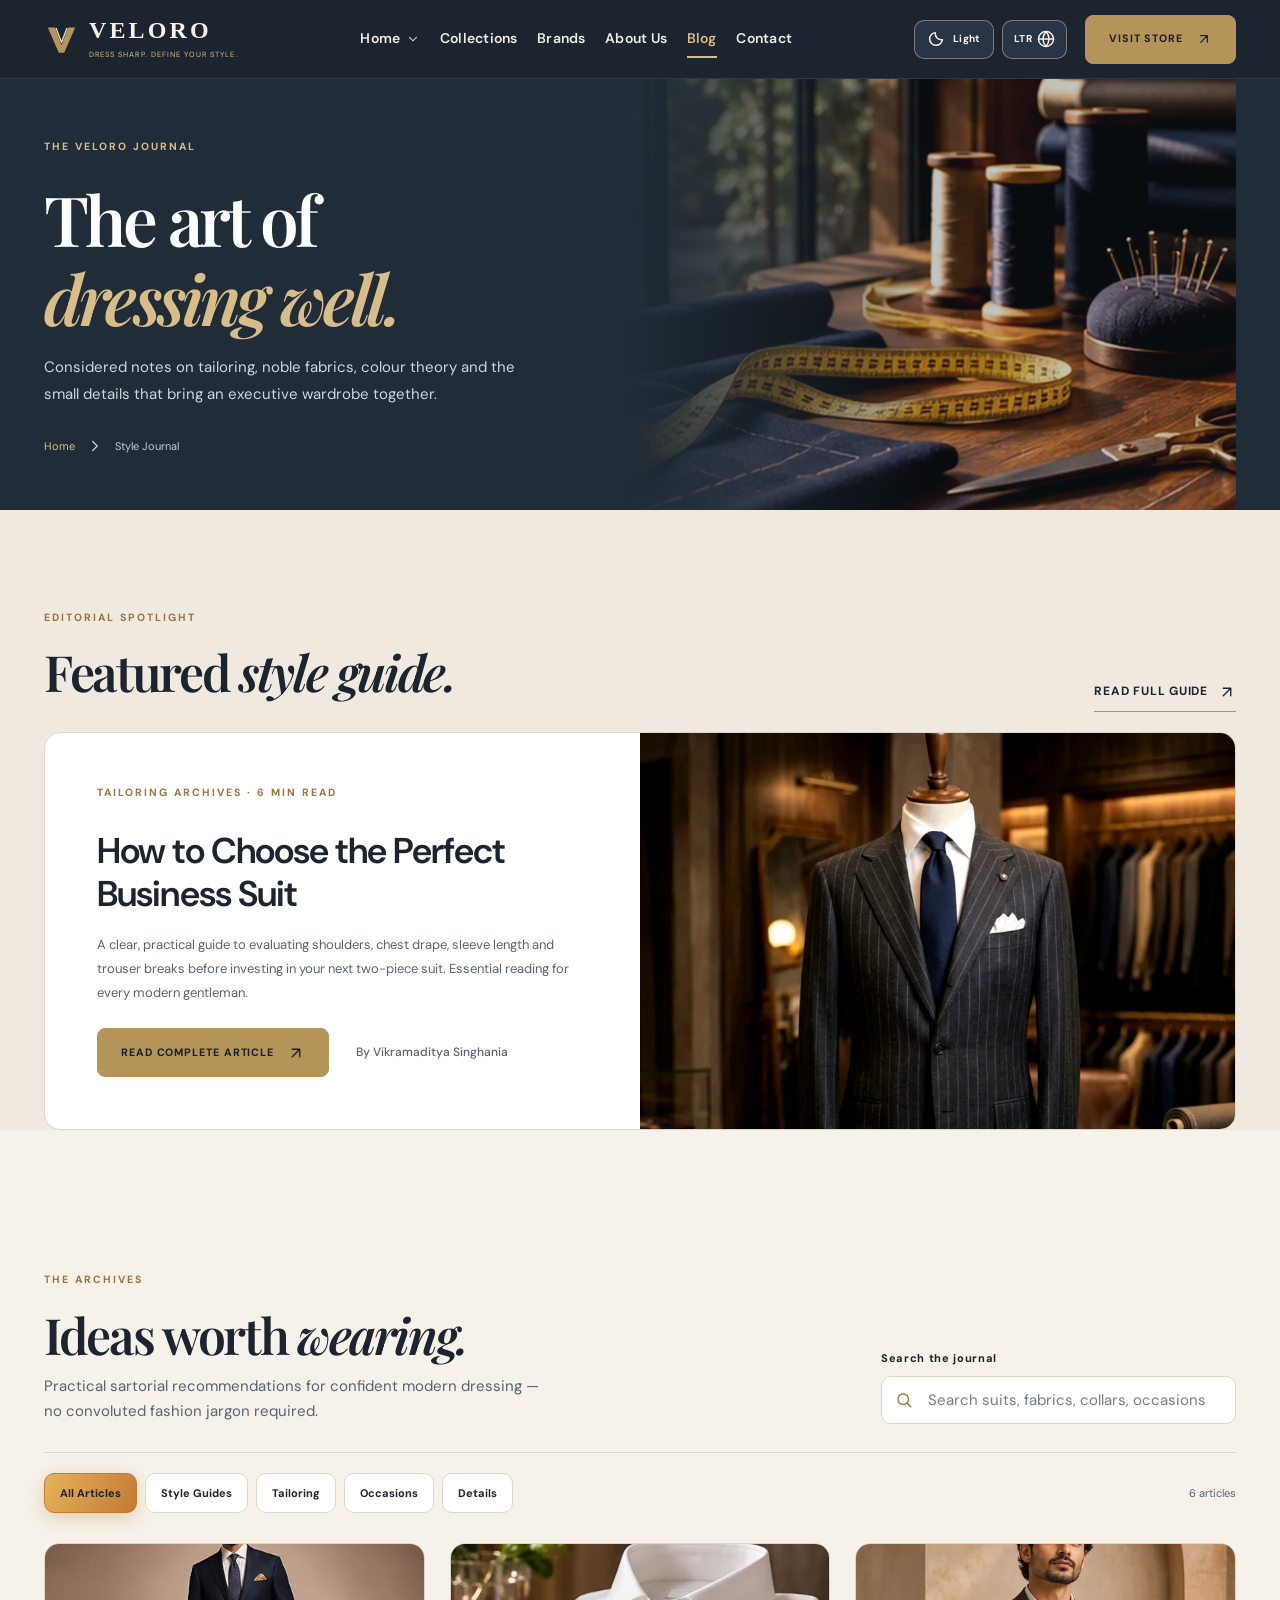
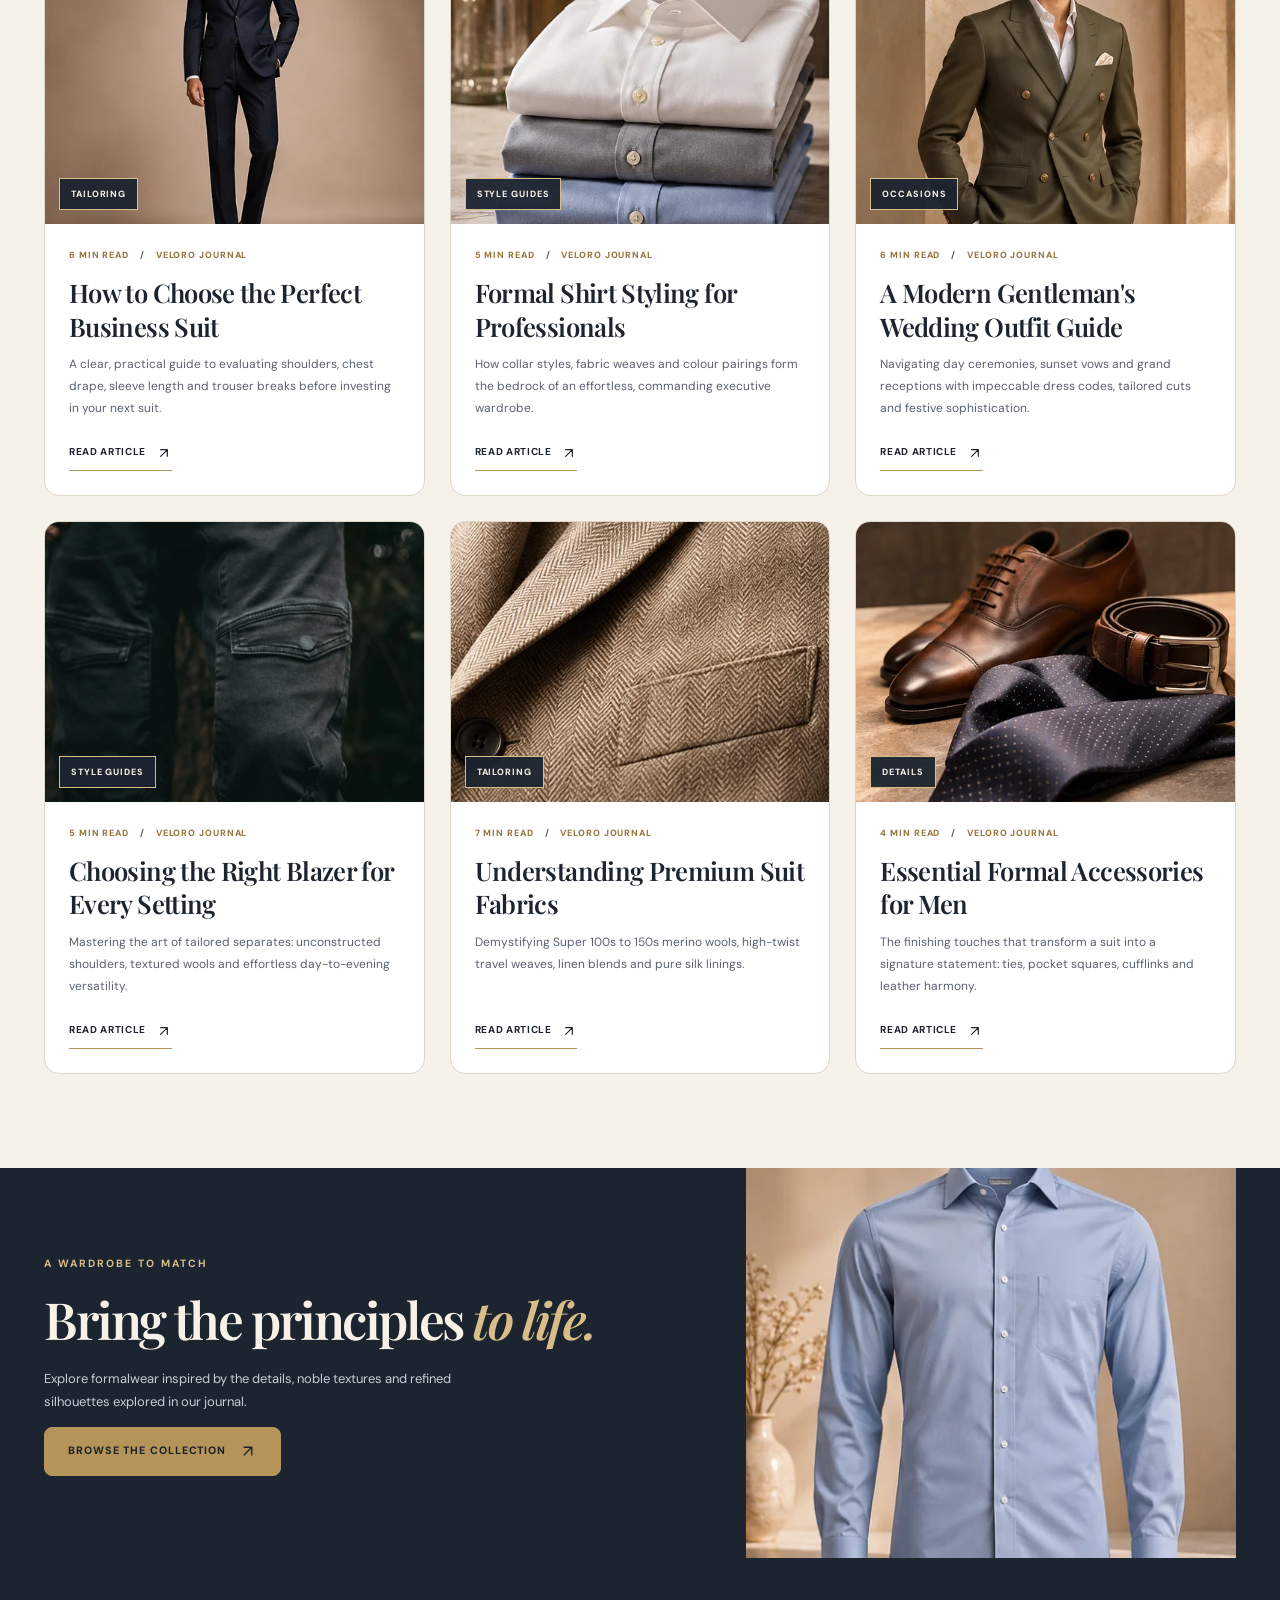
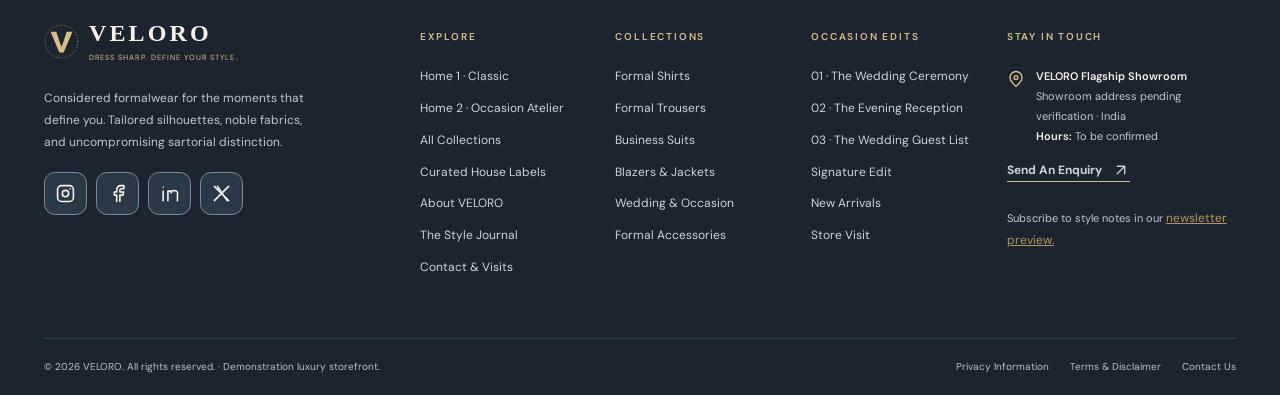
==== commit 7eda8378: "Add files via upload" ====
--- a/VELORO/blog.html
+++ b/VELORO/blog.html
@@ -1,106 +1,99 @@
-<!doctype html>
-<html lang="en" dir="ltr"><head>
-<meta charset="utf-8"><meta name="viewport" content="width=device-width, initial-scale=1">
+<!DOCTYPE html>
+
+<html dir="ltr" lang="en"><head>
+<meta charset="utf-8"/><meta content="width=device-width, initial-scale=1" name="viewport"/>
 <title>The VELORO Journal | Men’s Formalwear Style Guides</title>
-<meta name="description" content="Discover useful guides to suits, shirts, officewear, accessories and wedding style from the VELORO journal.">
-<meta name="theme-color" content="#1C2430"><meta property="og:title" content="The VELORO Journal | Men’s Formalwear Style Guides"><meta property="og:description" content="Discover useful guides to suits, shirts, officewear, accessories and wedding style from the VELORO journal."><meta property="og:type" content="website"><meta property="og:image" content="assets/images/journal-capsule.webp"><link rel="icon" type="image/svg+xml" href="favicon.svg"><link rel="stylesheet" href="assets/css/style.css"><script defer src="assets/js/data.js"></script><script defer src="assets/js/app.js"></script>
-</head><body data-page="blog"><a href="#main" class="skip-link">Skip to content</a><div id="site-header"></div><main id="main">
-
+<meta content="Discover useful guides to suits, shirts, officewear, accessories and wedding style from the VELORO journal." name="description"/>
+<meta content="#1C2430" name="theme-color"/><meta content="The VELORO Journal | Men’s Formalwear Style Guides" property="og:title"/><meta content="Discover useful guides to suits, shirts, officewear, accessories and wedding style from the VELORO journal." property="og:description"/><meta content="website" property="og:type"/><meta content="assets/images/journal-capsule.webp" property="og:image"/><link href="favicon.svg" rel="icon" type="image/svg+xml"/><link href="assets/css/style.css" rel="stylesheet"/><script defer="" src="assets/js/data.js"></script><script defer="" src="assets/js/app.js"></script>
+</head><body data-page="blog"><a class="skip-link" href="#main">Skip to content</a><div id="site-header"></div><main id="main">
 <!-- Blog Hero -->
 <section class="page-hero blog-hero">
-  <div class="container page-hero-layout">
-    <div>
-      <span class="eyebrow light-eyebrow">THE VELORO JOURNAL</span>
-      <h1>The art of<br><em>dressing well.</em></h1>
-      <p>Considered notes on tailoring, noble fabrics, colour theory and the small details that bring an executive wardrobe together.</p>
-      <div class="breadcrumb">
-        <a href="index.html">Home</a>
-        <i data-icon="chevron-right"></i>
-        <span>Style Journal</span>
-      </div>
-    </div>
-    <img src="assets/images/journal-featured-hero.webp" alt="Master bespoke tailor crafting luxury suit lapel on workbench">
-  </div>
+<div class="container page-hero-layout">
+<div>
+<span class="eyebrow light-eyebrow">THE VELORO JOURNAL</span>
+<h1>The art of<br/><em>dressing well.</em></h1>
+<p>Considered notes on tailoring, noble fabrics, colour theory and the small details that bring an executive wardrobe together.</p>
+<div class="breadcrumb">
+<a href="index.html">Home</a>
+<i data-icon="chevron-right"></i>
+<span>Style Journal</span>
+</div>
+</div>
+<img alt="Master bespoke tailor crafting luxury suit lapel on workbench" src="assets/images/journal-featured-hero.webp"/>
+</div>
 </section>
-
 <!-- Featured Article Spotlight -->
 <section class="section section-cream" style="padding-bottom:0;">
-  <div class="container">
-    <div class="section-top" style="margin-bottom:20px;">
-      <div>
-        <span class="eyebrow">EDITORIAL SPOTLIGHT</span>
-        <h2>Featured <em>style guide.</em></h2>
-      </div>
-      <a href="article.html?slug=how-a-suit-should-fit" class="inline-link">Read Full Guide <i data-icon="arrow-up-right"></i></a>
-    </div>
-
-    <article class="featured-journal-banner" style="display:grid;grid-template-columns:1.15fr .85fr;background:var(--card);border:1px solid var(--border);border-radius:16px;overflow:hidden;margin-bottom:50px;">
-      <div style="padding:clamp(30px, 5vw, 55px);display:flex;flex-direction:column;justify-content:center;">
-        <span class="eyebrow" style="margin-bottom:10px;">TAILORING ARCHIVES · 6 MIN READ</span>
-        <h3 style="font:500 clamp(24px, 3vw, 36px)/1.2 var(--serif);margin:0 0 14px;">
-          <a href="article.html?slug=how-a-suit-should-fit" style="color:var(--text);">How to Choose the Perfect Business Suit</a>
-        </h3>
-        <p style="font-size:13.5px;line-height:1.85;color:var(--muted);margin:0 0 24px;">
+<div class="container">
+<div class="section-top" style="margin-bottom:20px;">
+<div>
+<span class="eyebrow">EDITORIAL SPOTLIGHT</span>
+<h2>Featured <em>style guide.</em></h2>
+</div>
+<a class="inline-link" href="article.html?slug=how-a-suit-should-fit">Read Full Guide <i data-icon="arrow-up-right"></i></a>
+</div>
+<article class="featured-journal-banner">
+<div class="featured-journal-copy">
+<span class="eyebrow">TAILORING ARCHIVES · 6 MIN READ</span>
+<h3>
+<a href="article.html?slug=how-a-suit-should-fit">How to Choose the Perfect Business Suit</a>
+</h3>
+<p>
           A clear, practical guide to evaluating shoulders, chest drape, sleeve length and trouser breaks before investing in your next two-piece suit. Essential reading for every modern gentleman.
         </p>
-        <div style="display:flex;align-items:center;gap:14px;flex-wrap:wrap;">
-          <a href="article.html?slug=how-a-suit-should-fit" class="btn btn-gold">
+<div class="featured-journal-actions">
+<a class="btn btn-gold" href="article.html?slug=how-a-suit-should-fit">
             Read Complete Article <i data-icon="arrow-up-right"></i>
-          </a>
-          <span style="font-size:11px;color:var(--muted);font-weight:700;">By Vikramaditya Singhania</span>
-        </div>
-      </div>
-      <div style="position:relative;min-height:340px;background:var(--alt);">
-        <a href="article.html?slug=how-a-suit-should-fit" style="display:block;width:100%;height:100%;">
-          <img src="assets/images/journal-business-suit-guide.webp" alt="Executive in tailored business suit" style="width:100%;height:100%;object-fit:cover;">
-        </a>
-      </div>
-    </article>
-  </div>
+</a>
+<span>By Vikramaditya Singhania</span>
+</div>
+</div>
+<div class="featured-journal-media">
+<a href="article.html?slug=how-a-suit-should-fit">
+<img alt="Executive in tailored business suit" src="assets/images/journal-business-suit-guide.webp"/>
+</a>
+</div>
+</article>
+</div>
 </section>
-
 <!-- Journal Grid & Search -->
 <section class="section journal-section"><div class="container">
-  <div class="journal-introduction">
-    <div>
-      <span class="eyebrow">THE ARCHIVES</span>
-      <h2>Ideas worth <em>wearing.</em></h2>
-      <p>Practical sartorial recommendations for confident modern dressing — no convoluted fashion jargon required.</p>
-    </div>
-    <div class="journal-search-wrap">
-      <label for="journal-search">Search the journal</label>
-      <div class="journal-search-control">
-        <i data-icon="search"></i>
-        <input type="search" id="journal-search" placeholder="Search suits, fabrics, collars, occasions…" autocomplete="off">
-      </div>
-    </div>
-  </div>
-
-  <div class="journal-toolbar">
-    <div class="journal-filters" role="group" aria-label="Filter journal articles">
-      <button class="journal-filter is-selected" type="button" data-journal-category="All" aria-pressed="true">All Articles</button>
-      <button class="journal-filter" type="button" data-journal-category="Style Guides">Style Guides</button>
-      <button class="journal-filter" type="button" data-journal-category="Tailoring">Tailoring</button>
-      <button class="journal-filter" type="button" data-journal-category="Occasions">Occasions</button>
-      <button class="journal-filter" type="button" data-journal-category="Details">Details</button>
-    </div>
-    <span id="journal-count" class="journal-count" aria-live="polite">6 articles</span>
-  </div>
-
-  <div class="journal-grid" id="journal-grid" aria-live="polite"></div>
+<div class="journal-introduction">
+<div>
+<span class="eyebrow">THE ARCHIVES</span>
+<h2>Ideas worth <em>wearing.</em></h2>
+<p>Practical sartorial recommendations for confident modern dressing — no convoluted fashion jargon required.</p>
+</div>
+<div class="journal-search-wrap">
+<label for="journal-search">Search the journal</label>
+<div class="journal-search-control">
+<i data-icon="search"></i>
+<input autocomplete="off" id="journal-search" placeholder="Search suits, fabrics, collars, occasions…" type="search"/>
+</div>
+</div>
+</div>
+<div class="journal-toolbar">
+<div aria-label="Filter journal articles" class="journal-filters" role="group">
+<button aria-pressed="true" class="journal-filter is-selected" data-journal-category="All" type="button">All Articles</button>
+<button class="journal-filter" data-journal-category="Style Guides" type="button">Style Guides</button>
+<button class="journal-filter" data-journal-category="Tailoring" type="button">Tailoring</button>
+<button class="journal-filter" data-journal-category="Occasions" type="button">Occasions</button>
+<button class="journal-filter" data-journal-category="Details" type="button">Details</button>
+</div>
+<span aria-live="polite" class="journal-count" id="journal-count">6 articles</span>
+</div>
+<div aria-live="polite" class="journal-grid" id="journal-grid"></div>
 </div></section>
-
 <!-- Bottom Banner -->
 <section class="journal-bottom-banner"><div class="container journal-banner-layout">
-  <div>
-    <span class="eyebrow light-eyebrow">A WARDROBE TO MATCH</span>
-    <h2>Bring the principles <em>to life.</em></h2>
-    <p>Explore formalwear inspired by the details, noble textures and refined silhouettes explored in our journal.</p>
-    <a href="products.html" class="btn btn-gold">Browse The Collection <i data-icon="arrow-up-right"></i></a>
-  </div>
-  <img src="[data-uri]" alt="Powder-blue formal shirt carefully presented in a studio" loading="lazy">
+<div>
+<span class="eyebrow light-eyebrow">A WARDROBE TO MATCH</span>
+<h2>Bring the principles <em>to life.</em></h2>
+<p>Explore formalwear inspired by the details, noble textures and refined silhouettes explored in our journal.</p>
+<a class="btn btn-gold" href="products.html">Browse The Collection <i data-icon="arrow-up-right"></i></a>
+</div>
+<img alt="Powder-blue formal shirt carefully presented in a studio" loading="lazy" src="[data-uri]"/>
 </div></section>
-
 </main>
 <div id="site-footer"></div>
 <div id="ui-root"></div>
--- a/VELORO/assets/css/style.css
+++ b/VELORO/assets/css/style.css
@@ -2010,3 +2010,151 @@
   }
 }
 
+
+
+/* ========================================================
+   VELORO — TESTING TEAM FIXES (01–19), November 2026
+   Safe additive overrides; shared across every public page.
+   ======================================================== */
+
+/* #1, #2, #12: clear navigation hierarchy; consistent body / heading weights */
+body, p, li, dd, dt, label, input, select, textarea {font-weight:400;}
+h1,h2,h3,h4,h5,h6,h1 em,h2 em,h3 em {font-weight:600!important;}
+.desktop-nav{gap:clamp(13px,1.55vw,24px);min-width:0;}
+.nav-link{font-size:14px;font-weight:600;letter-spacing:.015em;}
+.nav-inner .brand-logo{order:0;}
+.nav-inner .desktop-nav{order:1;}
+.nav-inner .nav-tools{order:2;}
+.nav-cta{white-space:nowrap;}
+.home-nav-options a{font-weight:500;}
+
+/* #3: independent action row, visible separation of button and secondary label */
+.signature-actions{display:flex;flex-wrap:wrap;align-items:center;gap:17px 24px;margin-top:31px;}
+.signature-actions .btn{margin:0;}
+.signature-actions .signature-home2-link{display:inline-flex;align-items:center;gap:10px;margin:0;min-height:46px;padding:10px 3px;font-size:11px;line-height:1.5;max-width:100%;white-space:normal;}
+.signature-home2-link:hover{color:#F4C98E;}
+
+/* #4: eliminate excessive whitespace around showcase/brand panels */
+.compact-brand-preview{padding-block:clamp(46px,5vw,72px);}
+.compact-brand-preview .section-heading{margin-bottom:23px;}
+.compact-brand-preview .brand-wordmarks{padding:24px 0;margin:0 0 24px;gap:12px;}
+.compact-brand-preview .center .inline-link{margin-top:4px;}
+.home-journal{padding-block:clamp(55px,6vw,83px);}
+
+/* #5: demonstrate real visible portraits inside illustrative testimonial cards */
+.quote-by .avatar-photo{width:44px;height:44px;overflow:hidden;border:2px solid var(--gold);background:var(--alt);flex:0 0 44px;}
+.quote-by .avatar-photo img{display:block;width:100%;height:100%;object-fit:cover;object-position:50% 28%;border-radius:50%;}
+.quote-by>span:last-child{min-width:0;}
+
+/* #6: Quick View actions compact, balanced and never overlapping */
+.quick-modal-info .quick-actions-row{display:grid;grid-template-columns:repeat(2,minmax(0,1fr));gap:12px;margin-top:20px;}
+.quick-modal-info .quick-actions-row .btn{width:100%;min-width:0;margin:0;padding:10px 12px;min-height:44px;font-size:10px;white-space:normal;letter-spacing:.04em;}
+.quick-modal-info #modal-enquire{margin-top:18px!important;max-width:100%;white-space:normal;}
+.quick-modal-info .quick-selector{margin-top:16px;}
+.quick-modal-info{padding:38px 30px 28px;}
+.quick-modal-image img{width:100%;height:100%;object-fit:cover;object-position:center 25%;}
+
+/* #7, #8: gallery fits the image, zoom and quantity controls align */
+.pdp-main-image-wrap{isolation:isolate;}
+.pdp-main-img{display:block;width:100%;height:100%;object-fit:cover;object-position:50% 20%;}
+.pdp-thumbnails{display:flex;flex-wrap:wrap;align-items:stretch;gap:8px;}
+.pdp-thumb-btn{display:inline-flex;align-items:center;justify-content:center;min-height:43px;flex:1 1 100px;white-space:normal;text-align:center;}
+.qty-stepper,.pdp-qty-stepper{display:inline-flex;align-items:stretch;justify-content:space-between;vertical-align:middle;overflow:hidden;}
+.qty-stepper>button,.pdp-qty-stepper>button{min-width:40px;width:40px;min-height:41px;display:grid;place-items:center;flex:0 0 40px;line-height:1;}
+.qty-stepper>input,.pdp-qty-stepper>input{width:56px;min-width:56px;min-height:41px;text-align:center;margin:0;border-radius:0;}
+
+/* #9: Collection label hierarchy and reset alignment */
+.filter-head{display:flex;align-items:center;justify-content:space-between;gap:12px;}
+.filter-head>div:first-child{min-width:0;}
+.filter-head .eyebrow{font-size:9.5px;letter-spacing:.11em;margin-bottom:7px;line-height:1.4;}
+.filter-head h3{font-size:clamp(22px,2vw,29px);margin:0;}
+.filter-head-actions{display:flex;align-items:center;gap:7px;flex-shrink:0;}
+.filter-reset-top-btn{font-size:10px;min-height:35px;white-space:nowrap;padding:8px 11px;}
+.catalogue-toolbar{align-items:center;}
+.catalogue-order label{font-size:12px;white-space:nowrap;}
+
+/* #10: Footer showroom location marker */
+.footer-location-note{display:flex;align-items:flex-start;gap:11px;}
+.footer-location-note>svg{width:18px;height:18px;color:#D8BD89;margin-top:3px;flex-shrink:0;}
+.footer-location-note>span{min-width:0;}
+
+/* #11: Brand navigation CTAs are prominent and easy to activate */
+.brand-card-ctas{gap:15px;align-items:flex-start;}
+.brand-card-ctas .btn-brand-explore{min-height:43px;max-width:100%;white-space:normal;line-height:1.4;font-size:10px;}
+.brand-card-ctas .inline-link{min-height:31px;}
+.brand-focus-banner{scroll-margin-top:105px;}
+
+/* #13, #16: Use every pixel in featured article; clearly separate byline */
+.featured-journal-banner{display:grid;grid-template-columns:minmax(0,1fr) minmax(0,1fr);gap:0;background:var(--card);border:1px solid var(--border);border-radius:16px;overflow:hidden;margin-bottom:42px;min-height:370px;}
+.featured-journal-copy{padding:clamp(25px,4.2vw,52px);min-width:0;display:flex;flex-direction:column;justify-content:center;}
+.featured-journal-copy h3{font-size:clamp(25px,2.8vw,37px);line-height:1.22;margin:10px 0 17px;}
+.featured-journal-copy p{font-size:13px;line-height:1.85;margin:0 0 23px;}
+.featured-journal-media{position:relative;min-height:370px;background:var(--alt);overflow:hidden;}
+.featured-journal-media a{display:block;height:100%;width:100%;position:absolute;inset:0;}
+.featured-journal-media img{display:block;width:100%;height:100%;object-fit:cover;object-position:center 32%;}
+.featured-journal-actions{display:flex;align-items:center;gap:22px;flex-wrap:wrap;}
+.featured-journal-actions .btn{margin:0;}
+.featured-journal-actions>span{font-size:12px;color:var(--muted);font-weight:500;padding-inline-start:5px;}
+
+/* #14: image begins below the article header instead of overlapping its background */
+.article-hero{padding-bottom:60px;}
+.article-cover{max-width:1030px;margin:28px auto 0;position:relative;}
+.article-cover img{display:block;width:100%;height:clamp(300px,42vw,520px);object-fit:cover;border:0;border-radius:12px;}
+
+/* #15: Structured article sections/steps with consistent reading alignment */
+.article-reading{max-width:820px;}
+.article-section{margin-top:40px;padding-bottom:25px;border-bottom:1px solid var(--border);}
+.article-section h2{margin-bottom:23px;}
+.article-insight{display:grid;grid-template-columns:34px minmax(0,1fr);gap:15px;align-items:start;margin:0 0 14px;padding:15px 18px;background:var(--card);border:1px solid var(--border);border-radius:10px;}
+.article-insight-marker{font-size:11px;letter-spacing:.08em;color:var(--gold-hover);font-weight:700;padding-top:6px;}
+.article-insight p{margin:0;line-height:1.85;font-size:14px;max-width:70ch;}
+.article-section ul{list-style:none;display:grid;gap:12px;margin:18px 0;padding:0;}
+.article-section li{padding:10px 13px 10px 33px;position:relative;border-inline-start:2px solid var(--gold);background:var(--alt);line-height:1.6;}
+.article-section li::before{content:'•';position:absolute;inset-inline-start:12px;color:var(--gold-hover);}
+
+/* #17: FAQ is final content section, with balanced bottom spacing */
+.contact-main+.map-section{margin-bottom:0;}
+.faq-section{padding-block:clamp(48px,6vw,83px);}
+.faq-list details:last-child{margin-bottom:0;}
+
+/* #18: All Visit Store actions lead to #visit; make button visibly interactive */
+.nav-cta,.btn[href*="contact.html#visit"]{cursor:pointer;pointer-events:auto;}
+
+/* #19: Home 2 occasion process number / heading / content vertically aligned */
+.occasion-process-grid{align-items:stretch;grid-auto-flow:row;}
+.occasion-process-card{min-width:0;min-height:236px!important;display:grid!important;grid-template-rows:45px minmax(54px,auto) 1fr;align-content:start;gap:12px;padding:25px 23px!important;}
+.occasion-process-number{display:block;font:600 30px/1 var(--serif);margin:0!important;}
+.occasion-process-title{font-size:clamp(19px,1.65vw,23px)!important;line-height:1.24;margin:0!important;}
+.occasion-process-card p{margin:0;line-height:1.7;}
+
+@media(min-width:992px) and (max-width:1190px){
+ .nav-link{font-size:12.8px;letter-spacing:0;}
+ .desktop-nav{gap:12px;}
+ .brand-logo .brand-text{font-size:20px;}
+ .nav-tools{gap:4px;}
+ .nav-cta{font-size:9px;padding-inline:9px;}
+}
+@media(max-width:991px){
+ .featured-journal-banner{grid-template-columns:1fr 1fr;}
+ .featured-journal-media{min-height:330px;}
+ .occasion-process-card{min-height:214px!important;}
+}
+@media(max-width:767px){
+ .featured-journal-banner{grid-template-columns:1fr;}
+ .featured-journal-media{min-height:280px;order:-1;}
+ .featured-journal-copy{padding:26px 21px;}
+ .featured-journal-actions{gap:12px;}
+ .quick-modal-info .quick-actions-row{gap:9px;}
+ .quick-modal-info .quick-actions-row .btn{font-size:9px;padding:10px 9px;}
+ .occasion-process-card{min-height:0!important;grid-template-rows:auto auto auto;gap:9px;}
+ .signature-actions{gap:13px;}
+ .signature-actions .btn{width:100%;}
+ .signature-actions .signature-home2-link{width:100%;justify-content:center;text-align:center;}
+}
+@media(max-width:375px){
+ .featured-journal-actions>.btn{width:100%;}
+ .featured-journal-actions>span{width:100%;padding-inline:0;}
+ .quick-modal-info .quick-actions-row{grid-template-columns:1fr;}
+ .article-insight{grid-template-columns:1fr;gap:3px;padding:13px 14px;}
+ .occasion-process-card{padding:22px 17px!important;}
+}
